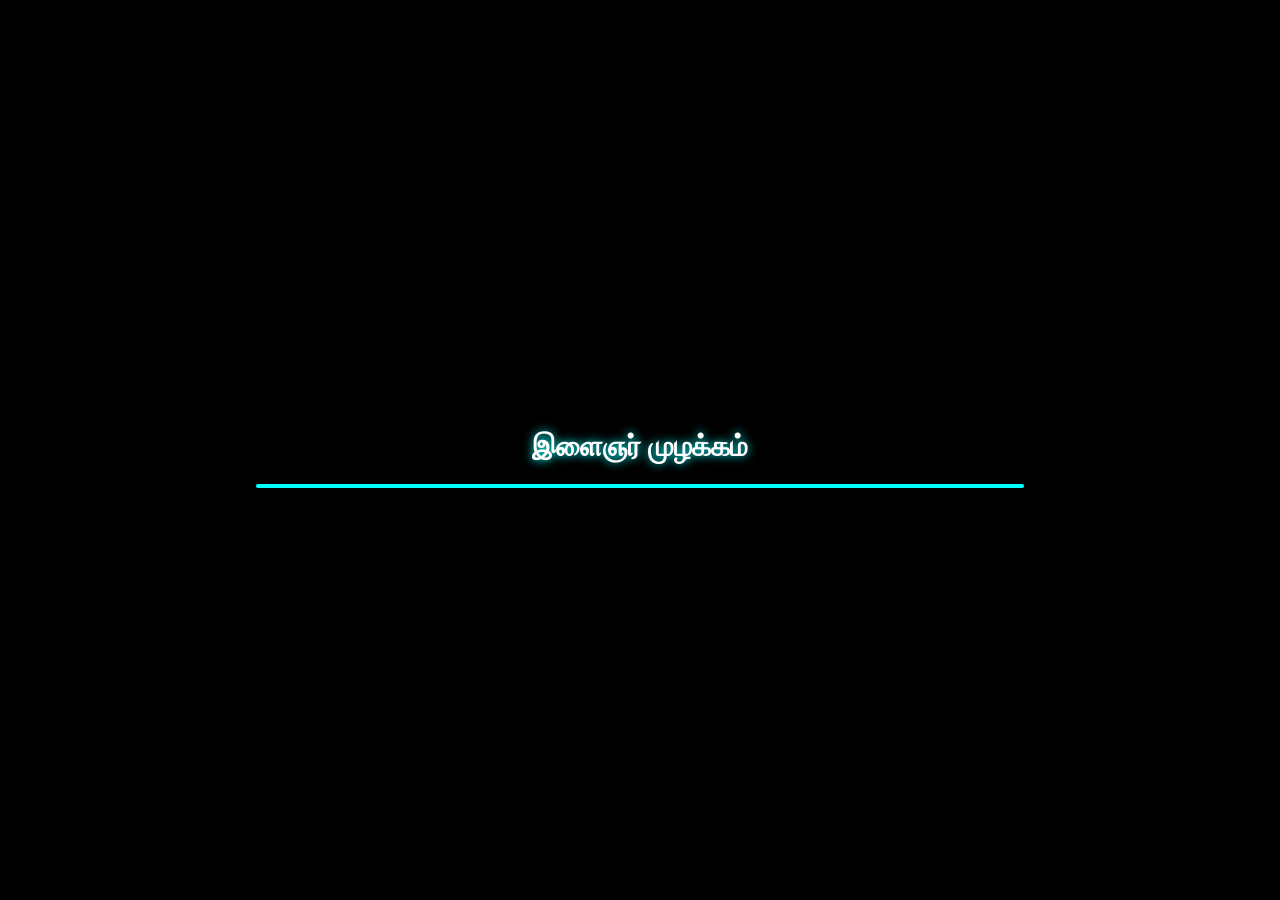
==== index.html @ 7213d9b5 "Update button classes for sidebar and dropdown" ====
<!DOCTYPE html>
<html lang="ta">
<head>
    <meta charset="UTF-8">
    <meta name="viewport" content="width=device-width, initial-scale=1.0, maximum-scale=1.0, user-scalable=no">
    <title>இளைஞர் முழக்கம்</title>
    <link rel="stylesheet" href="https://cdnjs.cloudflare.com/ajax/libs/font-awesome/6.4.0/css/all.min.css">
    <link rel="stylesheet" href="style.css">    
</head>
<body>

    <div id="loader">
<h1> இளைஞர்   முழக்கம்   </h1>
<div class="progress-bar"><div class="progress-fill"></div></div>
    </div>

    <div class="moving-bg" id="movingBg"></div>
<!----------searchbar------------>
<header>
  <button class="icon-btn sidebar-btn" onclick="toggleSidebar()"><i class="fas fa-bars"></i></button>
  <div class="header-title">
    <img height="90" width="90" src="assest/logo.png">
  </div>
  <!-- Search bar inside header -->
  <div class="search-container">
    <span class="search-icon">🔍</span>
    <input type="text" id="searchInput" placeholder="Search in database...">
  </div>
  <button class="icon-btn three-dot-btn" onclick="toggleDropdown()"><i class="fas fa-ellipsis-v"></i></button>
</header>

<!-----------------end--------------->

    <div class="sidebar" id="sidebar">
        <div class="sidebar-header">
            <h2>இளைஞர் முழக்கம்</h2>
            <button class="icon-btn" onclick="toggleSidebar()"><i class="fas fa-times"></i></button>
        </div>
        <div class="sidebar-grid">
            <div>இந்தியா</div><div>உலகம்</div>
            <div>சமூகம்</div><div>விளையாட்டு</div>
            <div>அரசியல்</div><div>இளைஞர் நலம்</div>
        </div>
        <ul class="sidebar-list">
            <li><i class="fas fa-video"></i> வரலாறு </li>
            <li><i class="fas fa-podcast"></i> சமுகம்</li>
            <li><i class="fas fa-camera"></i> புகைப்படங்கள்</li>
            <li><i class="fas fa-newspaper"></i> மாத இதழ்கள்</li>
        </ul>
    </div>
    <div class="dropdown" id="dropdownMenu">
        <ul>
            <li onclick="toggleTheme()"><i class="fas fa-moon"></i> Dark / Light Mode</li>
            <li><i class="fas fa-cog"></i> System Settings</li>
            <li onclick="openModal('aboutModal')"><i class="fas fa-rocket"></i> About Us</li>
            <li onclick="openModal('contactModal')"><i class="fas fa-headset"></i> Full Contact</li>
            <li><i class="fas fa-bug"></i> Report Bug</li>
            <li class="cancel-btn" onclick="toggleDropdown()">
            <i class="fas fa-times-circle"></i> (Cancel)
        </ul>
    </div>
    <div id="app-pages">

        <section id="page-home" class="page active">
            <div class="category-scroll">
                <button class="cat-btn active">🌟 ALL NEWS</button>
                <button class="cat-btn active">⚽ SPORTS</button>
                <button class="cat-btn active">🔭 ASTRONOMY</button>
                <button class="cat-btn active">🔬 SCIENCE</button>
                <button class="cat-btn active">⚖️ LAW</button>
            </div>
            <main id="news-container">
                <div style="text-align: center; margin-top: 50px;">செய்திகள் ஏற்றப்படுகின்றன...</div>
            </main>
        </section>

        <section id="page-feed" class="page">
            <div class="page-header">
                <h2><i class="fas fa-bolt" style="color: #ff3333;"></i> Trending Feed</h2>
                <p>உடனுக்குடன் முக்கிய நிகழ்வுகள்</p>
            </div>
            <div class="feed-container">
                <div class="feed-card">
                    <img src="https://via.placeholder.com/400x400/222/fff?text=Trending+Video+1" alt="Feed">
                    <div class="feed-info">
                        <h4>விளையாட்டுத் துறையில் புதிய சாதனை!</h4>
                        <p>#Sports #Trending</p>
                    </div>
                </div>
                <div class="feed-card">
                    <img src="https://via.placeholder.com/400x400/333/fff?text=Shorts+News+2" alt="Feed">
                    <div class="feed-info">
                        <h4>விண்வெளி ஆராய்ச்சியில் புதிய மைல்கல்</h4>
                        <p>#Astronomy #Space</p>
                    </div>
                </div>
            </div>
        </section>

        <section id="page-account" class="page">
            <div class="profile-header">
                <img src="https://via.placeholder.com/100/00ffcc/000?text=USER" alt="User Profile" class="profile-img">
                <h2>பயனர் பெயர்</h2>
                <p>user@muzhakkam.com</p>
                <button class="edit-btn">Edit Profile</button>
            </div>
            <ul class="account-menu">
                <li><i class="fas fa-bookmark" style="color: #ffaa00;"></i> சேமித்த செய்திகள் </li>
                <li><i class="fas fa-history" style="color: #00ccff;"></i> படித்தவை </li>
                <li><i class="fas fa-bell" style="color: #ff3333;"></i> அறிவிப்புகள் </li>
                <li onclick="toggleTheme()"><i class="fas fa-moon" style="color: #999;"></i> Dark Mode</li>
                <li style="color: #ff3333;"><i class="fas fa-sign-out-alt"></i> வெளியேறு (Logout)</li>
            </ul>
        </section>

        <section id="page-services" class="page">
            <div class="page-header">
                <h2><i class="fas fa-concierge-bell" style="color: #00ffcc;"></i> எங்களின் சேவைகள்</h2>
            </div>
            <div class="services-grid">
                <div class="service-card">
                    <i class="fas fa-briefcase"></i>
                    <h3>வேலைவாய்ப்பு</h3>
                </div>
                <div class="service-card">
                    <i class="fas fa-newspaper"></i>
                    <h3>இ-பேப்பர்</h3>
                </div>
                <div class="service-card">
                    <i class="fas fa-star-and-crescent"></i>
                    <h3>ராசி பலன்</h3>
                </div>
                <div class="service-card">
                    <i class="fas fa-calendar-alt"></i>
                    <h3>பஞ்சாங்கம்</h3>
                </div>
                <div class="service-card">
                    <i class="fas fa-graduation-cap"></i>
                    <h3>கல்வி & தேர்வு</h3>
                </div>
                <div class="service-card">
                    <i class="fas fa-ring"></i>
                    <h3>மேட்ரிமோனி</h3>
                </div>
            </div>
        </section>

    </div>

    <footer>
        <div class="footer-item active" onclick="switchTab('home', this)"><i class="fas fa-home"></i> Home</div>
        <div class="footer-item" onclick="switchTab('feed', this)"><i class="fas fa-stream"></i> Feed</div>
        <div class="footer-item" onclick="switchTab('account', this)"><i class="fas fa-user"></i> Account</div>
        <div class="footer-item" onclick="switchTab('services', this)"><i class="fas fa-concierge-bell"></i> Services</div>
    </footer>

    <div id="contactModal" class="modal-overlay">
        <div class="modal-content neon-border">
            <button class="close-btn" onclick="closeModal('contactModal')">&times;</button>
            <h3 style="color: #00ffcc;"><i class="fas fa-phone-alt"></i> FULL CONTACT</h3>
            <div class="contact-box">
                <p><i class="fas fa-globe" style="color: cyan;"></i> ilaignarmuzhakkam.com</p>
                <p><i class="fas fa-envelope" style="color: cyan;"></i> info@muzhakkam.com</p>
            </div>
<!----------------------------------Social--Media--------------------------------->
            <div class="social-links">
                <p style="font-size: 12px; color: gray;">Follow Socially</p>
                <div class="icons">
<a href="https://www.instagram.com/ilangarmuzhakkam" target="_blank" style="text-decoration:none; color:inherit;">
    <i class="fab fa-instagram" style="color: #e1306c;"></i> 
</a>
<a href="https://www.facebook.com/ilangarmuzhakkam" target="_blank" style="text-decoration:none; color:inherit;">
    <i class="fab fa-facebook" style="color: #1877f2;"></i> 
</a>
<a href="https://www.linkedin.com/in/ilangarmuzhakkam" target="_blank" style="text-decoration:none; color:inherit;">
    <i class="fab fa-linkedin" style="color: #0077b5;"></i> 
</a>
<a href="mailto:info@ilangarmuzhakkam.com" style="text-decoration:none; color:inherit;">
    <i class="fas fa-at" style="color: #fff;"></i> 
</a>
<a href="https://twitter.com/ilangarmuzhakkam" target="_blank" style="text-decoration:none; color:inherit;">
    <i class="fab fa-twitter" style="color: #1da1f2;"></i> 
</a>
<a href="https://wa.me/91XXXXXXXXXX" target="_blank" style="text-decoration:none; color:inherit;">
    <i class="fab fa-whatsapp" style="color: #25d366;"></i> 
</a>
                </div>
            </div>
<!-----------------------End--------------------------->
        </div>
    </div>

    <div id="aboutModal" class="modal-overlay">
        <div class="modal-content neon-border">
            <button class="close-btn" onclick="closeModal('aboutModal')">&times;</button>
            <img src="https://via.placeholder.com/300x150/111/00ffcc?text=ILAIGNAR+MUZHAKKAM" alt="App Logo" class="about-logo">
            <h3 style="color: #00ffcc; text-align: center; margin: 15px 0;">இளைஞர் முழக்கம் HUB</h3>
            <p style="font-size: 13px; line-height: 1.8; color: #ddd;">
                Welcome to இளைஞர் முழக்கம், the ultimate digital news destination. 
                Our platform is built using Zero-Lag technology to ensure the smoothest reading experience.
                <br><br>
                Every article is optimized for mobile performance. We are constantly adding new updates to our sports, astronomy, science, and law sections.
            </p>
        </div>
    </div>

    <script type="module" src="app.js"></script>
</body>
</html>
---- style.css ----
/* --- CSS Variables & Theming --- */
:root {
    --bg-color: #ffffff;
    --text-color: #000000;
    --primary-red: #cc0000;
    --card-bg: #f9f9f9;
    --nav-bg: #ffffff;
    --border-color: #ddd;
    --logo-url: url("assest/logo-day.png");   /* Day logo */
}

body.dark-mode {
    --bg-color: #0f0f13;
    --text-color: #e0e0e0;
    --primary-red: #ff3333;
    --card-bg: #1e1e24;
    --nav-bg: #15151a;
    --border-color: #333;
    --logo-url: url("assest/logo-dark.png");  /* Dark logo */
}

/* Logo element auto-switch */
.header-title img {
    content: var(--logo-url);
    transition: content 0.3s ease, width 0.3s ease;
}

/* Moving Background */
.moving-bg { position: fixed; top: 0; left: 0; width: 100vw; height: 100vh; z-index: -1; opacity: 0; pointer-events: none; background: radial-gradient(circle, #1a1a2e 0%, #0f0f13 100%); transition: opacity 0.5s; }
body.dark-mode .moving-bg { opacity: 1; }
.particle { position: absolute; width: 3px; height: 3px; background: cyan; border-radius: 50%; animation: moveUp 10s infinite linear; }
@keyframes moveUp { from { transform: translateY(100vh) scale(1); opacity: 1; } to { transform: translateY(-10vh) scale(0); opacity: 0; } }

/* Loader */
#loader { position: fixed; top: 0; left: 0; width: 100%; height: 100%; background-color: #000; z-index: 9999; display: flex; flex-direction: column; justify-content: center; align-items: center; transition: opacity 0.5s; }
#loader h1 { color: #fff; font-size: 28px; margin-bottom: 20px; text-shadow: 0 0 10px cyan; }
.progress-bar { width: 60%; height: 4px; background: #333; border-radius: 2px; overflow: hidden; }
.progress-fill { width: 0%; height: 100%; background: cyan; box-shadow: 0 0 10px cyan; animation: loadBar 2s forwards; }
@keyframes loadBar { 100% { width: 100%; } }

/* Header & Sidebar */
header { position: fixed; top: 0; width: 100%; height: 60px; background-color: var(--nav-bg); border-bottom: 1px solid var(--border-color); display: flex; justify-content: space-between; align-items: center; padding: 0 15px; z-index: 1000; }
.header-title { font-size: 22px; font-weight: bold; color: var(--text-color); }
.icon-btn { background: none; border: none; font-size: 20px; color: var(--text-color); cursor: pointer; }
.sidebar { position: fixed; top: 0; left: -280px; width: 280px; height: 100%; background-color: var(--nav-bg); z-index: 1001; transition: left 0.3s ease; border-right: 1px solid var(--border-color); box-shadow: 2px 0 10px rgba(0,0,0,0.1); overflow-y: auto; }
.sidebar.active { left: 0; }
.sidebar-header, .sidebar-grid div, .sidebar-list li { border-bottom: 1px solid var(--border-color); }
.sidebar-header { padding: 20px; display: flex; justify-content: space-between; }
.sidebar-grid { display: grid; grid-template-columns: 1fr 1fr; }
.sidebar-grid div { padding: 15px; text-align: center; border-right: 1px solid var(--border-color); font-weight: bold; }
.sidebar-list { list-style: none; padding: 15px; }
.sidebar-list li { padding: 12px 0; display: flex; align-items: center; gap: 10px; }

/* 3 Dot Menu */
.dropdown { position: fixed; top: 65px; right: 15px; background: var(--nav-bg); border-radius: 8px; box-shadow: 0 4px 12px rgba(0,0,0,0.2); display: none; z-index: 1000; border: 1px solid var(--border-color); }
.dropdown.active { display: block; }
.dropdown ul { list-style: none; padding: 10px 0; }
.dropdown ul li { padding: 12px 20px; display: flex; align-items: center; gap: 10px; border-bottom: 1px solid var(--border-color); cursor: pointer; }

/* --- SPA Pages System --- */
#app-pages { margin-top: 60px; margin-bottom: 70px; }
.page { display: none; animation: fadeIn 0.3s ease-in-out; }
.page.active { display: block; }
@keyframes fadeIn { from { opacity: 0; transform: translateY(5px); } to { opacity: 1; transform: translateY(0); } }

/* Home Page */
.category-scroll { display: flex; overflow-x: auto; gap: 12px; padding: 15px; scrollbar-width: none; }
.category-scroll::-webkit-scrollbar { display: none; }
.cat-btn { padding: 8px 18px; border: 1px solid var(--border-color); border-radius: 25px; background: var(--nav-bg); color: var(--text-color); white-space: nowrap; font-size: 13px; font-weight: bold; cursor: pointer; transition: 0.3s; }
body.dark-mode .cat-btn { background: #222; border: 1px solid #444; }
.cat-btn.active { background: #00ffcc; color: #000; box-shadow: 0 0 10px #00ffcc; border: none; }

main { padding: 10px; }
.news-card { background-color: var(--card-bg); border-radius: 12px; margin-bottom: 15px; overflow: hidden; box-shadow: 0 2px 8px rgba(0,0,0,0.05); border: 1px solid var(--border-color); }
.news-img { width: 100%; height: 200px; object-fit: cover; }
.news-content { padding: 15px; }
.news-category { color: var(--primary-red); font-size: 12px; font-weight: bold; margin-bottom: 5px; }
.news-title { font-size: 18px; font-weight: bold; margin-bottom: 10px; line-height: 1.4; }
.news-desc { font-size: 14px; color: gray; }

/* Feed Page */
.page-header { padding: 20px 15px; text-align: center; border-bottom: 1px solid var(--border-color); }
.feed-container { padding: 10px; }
.feed-card { position: relative; border-radius: 15px; overflow: hidden; margin-bottom: 15px; border: 1px solid var(--border-color); }
.feed-card img { width: 100%; height: 350px; object-fit: cover; display: block; }
.feed-info { position: absolute; bottom: 0; left: 0; width: 100%; padding: 20px 15px; background: linear-gradient(transparent, rgba(0,0,0,0.9)); color: white; }

/* Account Page */
.profile-header { text-align: center; padding: 30px 15px; border-bottom: 1px solid var(--border-color); }
.profile-img { width: 100px; height: 100px; border-radius: 50%; border: 3px solid #00ffcc; margin-bottom: 10px; }
.edit-btn { margin-top: 10px; padding: 8px 20px; background: var(--primary-red); color: white; border: none; border-radius: 20px; font-weight: bold; }
.account-menu { list-style: none; padding: 0; }
.account-menu li { padding: 18px 20px; border-bottom: 1px solid var(--border-color); display: flex; align-items: center; gap: 15px; font-weight: bold; font-size: 16px; cursor: pointer; }

/* Services Page */
/* Search bar inside header, near 3-dot */
.search-container {
  display: flex;
  align-items: center;
  background: #fff;
  border-radius: 20px;
  padding: 5px 10px;
  box-shadow: 0 2px 6px rgba(0,0,0,0.1);
  width: 40px;              /* compact default */
  overflow: hidden;
  transition: all 0.3s ease;
  margin-left: 10px;        /* space between 3-dot and search bar */
}

.search-container.active {
  position: absolute;
  top: 70px;                /* drop below header */
  left: 50%;
  transform: translateX(-50%);
  width: 80%;
  max-width: 400px;
}

.search-icon {
  font-size: 1.2rem;
  color: #e63946;
  flex-shrink: 0;
}

#searchInput {
  flex-grow: 1;
  border: none;
  outline: none;
  font-size: 1rem;
  padding: 5px;
  background: transparent;
  display: none;
}

.search-container.active #searchInput {
  display: block;
}

.cancel-btn {
  display: none;
  margin-left: 8px;
  color: #999;
  font-size: 1rem;
  cursor: pointer;
}
.search-container.active .cancel-btn {
  display: block;
}
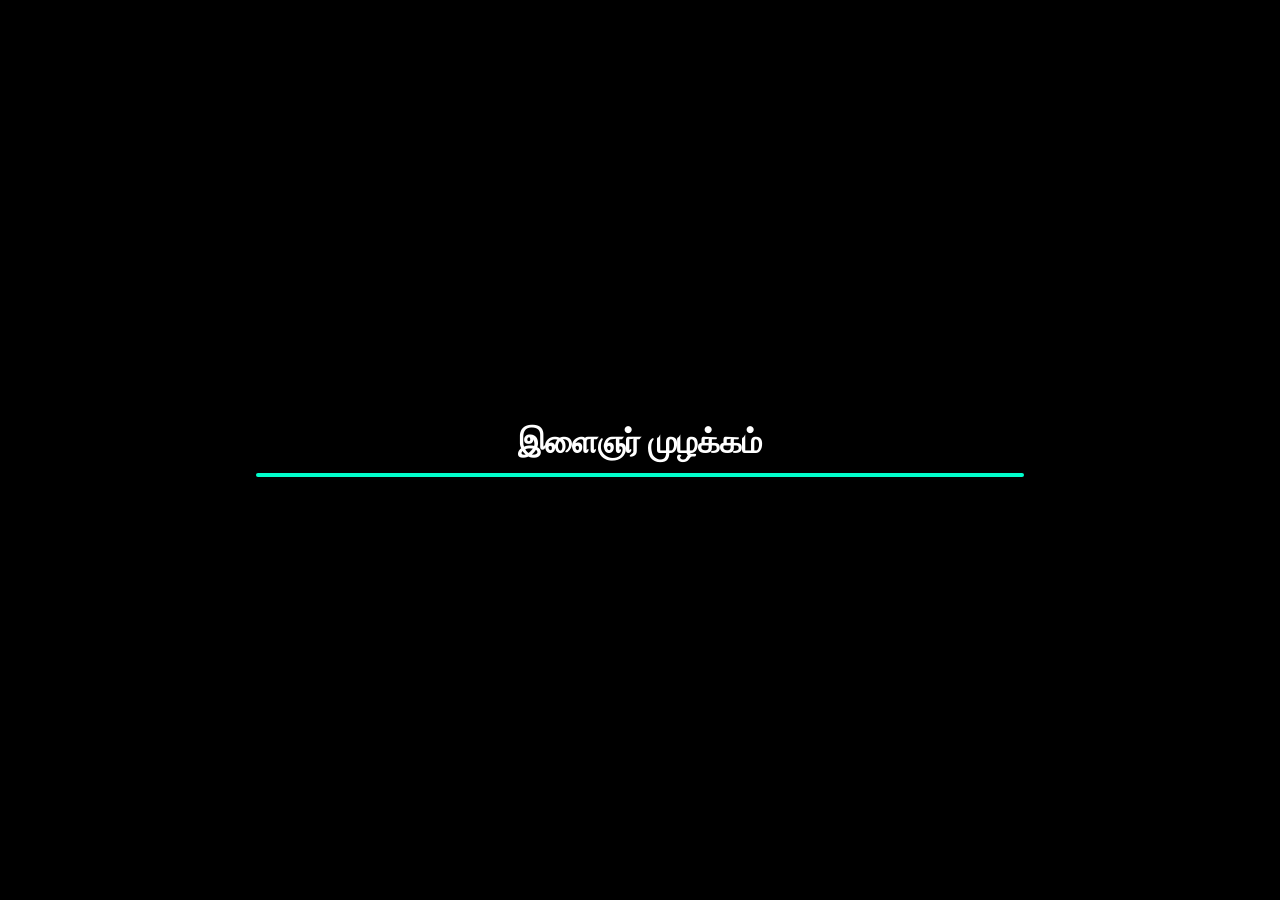
==== commit 7154a1c1: "Update index.html" ====
--- a/index.html
+++ b/index.html
@@ -1,209 +1,248 @@
 <!DOCTYPE html>
 <html lang="ta">
 <head>
-    <meta charset="UTF-8">
-    <meta name="viewport" content="width=device-width, initial-scale=1.0, maximum-scale=1.0, user-scalable=no">
-    <title>இளைஞர் முழக்கம்</title>
-    <link rel="stylesheet" href="https://cdnjs.cloudflare.com/ajax/libs/font-awesome/6.4.0/css/all.min.css">
-    <link rel="stylesheet" href="style.css">    
+  <meta charset="utf-8" />
+  <meta name="viewport" content="width=device-width,initial-scale=1,maximum-scale=1,user-scalable=no" />
+  <title>இளைஞர் முழக்கம் — Demo</title>
+  <link rel="stylesheet" href="https://cdnjs.cloudflare.com/ajax/libs/font-awesome/6.4.0/css/all.min.css">
+  <style>
+    /* --- Variables & Theme --- */
+    :root{
+      --bg:#ffffff; --text:#000; --nav:#ffffff; --card:#f9f9f9; --border:#ddd; --accent:#cc0000;
+      --logo-url: url("assest/logo-day.png");
+    }
+    body.dark-mode{
+      --bg:#0f0f13; --text:#e0e0e0; --nav:#15151a; --card:#1e1e24; --border:#333; --accent:#ff3333;
+      --logo-url: url("assest/logo-dark.png");
+    }
+    *{box-sizing:border-box;margin:0;padding:0;font-family:Segoe UI, Tahoma, Geneva, Verdana, sans-serif}
+    body{background:var(--bg);color:var(--text);transition:background .25s,color .25s;overflow-x:hidden}
+
+    /* Header */
+    header{position:fixed;top:0;left:0;right:0;height:60px;background:var(--nav);display:flex;align-items:center;padding:0 12px;border-bottom:1px solid var(--border);z-index:1000}
+    .icon-btn{background:none;border:none;font-size:20px;color:var(--text);cursor:pointer;padding:8px;border-radius:8px}
+    .header-title{flex:0 0 auto;display:flex;align-items:center;gap:8px;margin:0 12px}
+    .header-title img{width:48px;height:48px;object-fit:contain;content:var(--logo-url);transition:opacity .2s}
+    /* center title container to allow logo centering when search collapsed */
+    .header-center{flex:1;display:flex;justify-content:center;align-items:center;pointer-events:none}
+    .header-right{display:flex;align-items:center;gap:8px;margin-left:auto}
+
+    /* Search container */
+    .search-container{display:flex;align-items:center;background:#fff;border-radius:20px;padding:6px 10px;box-shadow:0 2px 6px rgba(0,0,0,.08);width:44px;overflow:hidden;transition:all .28s ease;cursor:text}
+    .search-container .search-icon{font-size:18px;margin-right:6px;flex-shrink:0}
+    .search-container input{border:0;outline:0;font-size:15px;background:transparent;display:none;min-width:120px}
+    .search-container .cancel-btn{display:none;margin-left:8px;color:#666;cursor:pointer;font-size:16px}
+    .search-container.active{position:fixed;left:50%;transform:translateX(-50%);top:8px;width:92%;max-width:520px;padding:8px 12px;z-index:1100}
+    .search-container.active input{display:block}
+    .search-container.active .cancel-btn{display:inline-block}
+
+    /* Dropdown (3-dot menu) */
+    .three-dot-btn{position:relative}
+    .dropdown{position:fixed;top:68px;right:12px;background:var(--nav);border-radius:8px;box-shadow:0 6px 18px rgba(0,0,0,.18);display:none;z-index:1200;border:1px solid var(--border)}
+    .dropdown.active{display:block}
+    .dropdown ul{list-style:none;padding:8px 0;margin:0}
+    .dropdown li{padding:10px 16px;cursor:pointer;white-space:nowrap}
+    .dropdown li:hover{background:rgba(0,0,0,.04)}
+
+    /* Page spacing */
+    main{padding:80px 12px 80px}
+    footer{position:fixed;bottom:0;left:0;right:0;height:60px;background:var(--nav);border-top:1px solid var(--border);display:flex;justify-content:space-around;align-items:center;z-index:1000}
+
+    /* small responsive tweaks */
+    @media (min-width:720px){
+      .search-container{width:220px}
+      .search-container input{display:block}
+      .search-container .search-icon{margin-right:10px}
+    }
+
+    /* loader (kept minimal) */
+    #loader{position:fixed;inset:0;background:#000;display:flex;flex-direction:column;align-items:center;justify-content:center;color:#fff;z-index:2000}
+    .progress-bar{width:60%;height:4px;background:#222;border-radius:2px;overflow:hidden;margin-top:12px}
+    .progress-fill{width:0;height:100%;background:#00ffcc;animation:loadBar 2s forwards}
+    @keyframes loadBar{100%{width:100%}}
+  </style>
 </head>
 <body>
 
-    <div id="loader">
-<h1> இளைஞர்   முழக்கம்   </h1>
-<div class="progress-bar"><div class="progress-fill"></div></div>
+  <div id="loader">
+    <h1>இளைஞர் முழக்கம்</h1>
+    <div class="progress-bar"><div class="progress-fill"></div></div>
+  </div>
+
+  <header>
+    <button class="icon-btn sidebar-btn" onclick="toggleSidebar()" aria-label="Open menu"><i class="fas fa-bars"></i></button>
+
+    <div class="header-center">
+      <div class="header-title" aria-hidden="true">
+        <img id="siteLogo" src="assest/logo.png" alt="இளைஞர் முழக்கம்">
+      </div>
     </div>
 
-    <div class="moving-bg" id="movingBg"></div>
-<!----------searchbar------------>
-<header>
-  <button class="icon-btn sidebar-btn" onclick="toggleSidebar()"><i class="fas fa-bars"></i></button>
-  <div class="header-title">
-    <img height="90" width="90" src="assest/logo.png">
+    <div class="header-right">
+      <!-- Search -->
+      <div class="search-container" id="searchContainer" role="search" aria-label="Search">
+        <span class="search-icon" aria-hidden="true">🔍</span>
+        <input id="searchInput" type="text" placeholder="Search in database..." aria-label="Search input">
+        <span class="cancel-btn" id="searchCancel" title="Cancel">✖</span>
+      </div>
+
+      <!-- 3-dot button with unique class -->
+      <button class="icon-btn three-dot-btn" id="threeDotBtn" onclick="toggleDropdown()" aria-haspopup="true" aria-expanded="false" aria-label="More options">
+        <i class="fas fa-ellipsis-v"></i>
+      </button>
+    </div>
+  </header>
+
+  <!-- Dropdown menu -->
+  <div class="dropdown" id="dropdownMenu" role="menu" aria-hidden="true">
+    <ul>
+      <li onclick="toggleTheme()">Dark / Light Mode</li>
+      <li onclick="openModal('aboutModal')">About Us</li>
+      <li onclick="openModal('contactModal')">Full Contact</li>
+      <li onclick="reportBug()">Report Bug</li>
+    </ul>
   </div>
-  <!-- Search bar inside header -->
-  <div class="search-container">
-    <span class="search-icon">🔍</span>
-    <input type="text" id="searchInput" placeholder="Search in database...">
-  </div>
-  <button class="icon-btn three-dot-btn" onclick="toggleDropdown()"><i class="fas fa-ellipsis-v"></i></button>
-</header>
-
-<!-----------------end--------------->
-
-    <div class="sidebar" id="sidebar">
-        <div class="sidebar-header">
-            <h2>இளைஞர் முழக்கம்</h2>
-            <button class="icon-btn" onclick="toggleSidebar()"><i class="fas fa-times"></i></button>
-        </div>
-        <div class="sidebar-grid">
-            <div>இந்தியா</div><div>உலகம்</div>
-            <div>சமூகம்</div><div>விளையாட்டு</div>
-            <div>அரசியல்</div><div>இளைஞர் நலம்</div>
-        </div>
-        <ul class="sidebar-list">
-            <li><i class="fas fa-video"></i> வரலாறு </li>
-            <li><i class="fas fa-podcast"></i> சமுகம்</li>
-            <li><i class="fas fa-camera"></i> புகைப்படங்கள்</li>
-            <li><i class="fas fa-newspaper"></i> மாத இதழ்கள்</li>
-        </ul>
-    </div>
-    <div class="dropdown" id="dropdownMenu">
-        <ul>
-            <li onclick="toggleTheme()"><i class="fas fa-moon"></i> Dark / Light Mode</li>
-            <li><i class="fas fa-cog"></i> System Settings</li>
-            <li onclick="openModal('aboutModal')"><i class="fas fa-rocket"></i> About Us</li>
-            <li onclick="openModal('contactModal')"><i class="fas fa-headset"></i> Full Contact</li>
-            <li><i class="fas fa-bug"></i> Report Bug</li>
-            <li class="cancel-btn" onclick="toggleDropdown()">
-            <i class="fas fa-times-circle"></i> (Cancel)
-        </ul>
-    </div>
-    <div id="app-pages">
-
-        <section id="page-home" class="page active">
-            <div class="category-scroll">
-                <button class="cat-btn active">🌟 ALL NEWS</button>
-                <button class="cat-btn active">⚽ SPORTS</button>
-                <button class="cat-btn active">🔭 ASTRONOMY</button>
-                <button class="cat-btn active">🔬 SCIENCE</button>
-                <button class="cat-btn active">⚖️ LAW</button>
-            </div>
-            <main id="news-container">
-                <div style="text-align: center; margin-top: 50px;">செய்திகள் ஏற்றப்படுகின்றன...</div>
-            </main>
-        </section>
-
-        <section id="page-feed" class="page">
-            <div class="page-header">
-                <h2><i class="fas fa-bolt" style="color: #ff3333;"></i> Trending Feed</h2>
-                <p>உடனுக்குடன் முக்கிய நிகழ்வுகள்</p>
-            </div>
-            <div class="feed-container">
-                <div class="feed-card">
-                    <img src="https://via.placeholder.com/400x400/222/fff?text=Trending+Video+1" alt="Feed">
-                    <div class="feed-info">
-                        <h4>விளையாட்டுத் துறையில் புதிய சாதனை!</h4>
-                        <p>#Sports #Trending</p>
-                    </div>
-                </div>
-                <div class="feed-card">
-                    <img src="https://via.placeholder.com/400x400/333/fff?text=Shorts+News+2" alt="Feed">
-                    <div class="feed-info">
-                        <h4>விண்வெளி ஆராய்ச்சியில் புதிய மைல்கல்</h4>
-                        <p>#Astronomy #Space</p>
-                    </div>
-                </div>
-            </div>
-        </section>
-
-        <section id="page-account" class="page">
-            <div class="profile-header">
-                <img src="https://via.placeholder.com/100/00ffcc/000?text=USER" alt="User Profile" class="profile-img">
-                <h2>பயனர் பெயர்</h2>
-                <p>user@muzhakkam.com</p>
-                <button class="edit-btn">Edit Profile</button>
-            </div>
-            <ul class="account-menu">
-                <li><i class="fas fa-bookmark" style="color: #ffaa00;"></i> சேமித்த செய்திகள் </li>
-                <li><i class="fas fa-history" style="color: #00ccff;"></i> படித்தவை </li>
-                <li><i class="fas fa-bell" style="color: #ff3333;"></i> அறிவிப்புகள் </li>
-                <li onclick="toggleTheme()"><i class="fas fa-moon" style="color: #999;"></i> Dark Mode</li>
-                <li style="color: #ff3333;"><i class="fas fa-sign-out-alt"></i> வெளியேறு (Logout)</li>
-            </ul>
-        </section>
-
-        <section id="page-services" class="page">
-            <div class="page-header">
-                <h2><i class="fas fa-concierge-bell" style="color: #00ffcc;"></i> எங்களின் சேவைகள்</h2>
-            </div>
-            <div class="services-grid">
-                <div class="service-card">
-                    <i class="fas fa-briefcase"></i>
-                    <h3>வேலைவாய்ப்பு</h3>
-                </div>
-                <div class="service-card">
-                    <i class="fas fa-newspaper"></i>
-                    <h3>இ-பேப்பர்</h3>
-                </div>
-                <div class="service-card">
-                    <i class="fas fa-star-and-crescent"></i>
-                    <h3>ராசி பலன்</h3>
-                </div>
-                <div class="service-card">
-                    <i class="fas fa-calendar-alt"></i>
-                    <h3>பஞ்சாங்கம்</h3>
-                </div>
-                <div class="service-card">
-                    <i class="fas fa-graduation-cap"></i>
-                    <h3>கல்வி & தேர்வு</h3>
-                </div>
-                <div class="service-card">
-                    <i class="fas fa-ring"></i>
-                    <h3>மேட்ரிமோனி</h3>
-                </div>
-            </div>
-        </section>
-
-    </div>
-
-    <footer>
-        <div class="footer-item active" onclick="switchTab('home', this)"><i class="fas fa-home"></i> Home</div>
-        <div class="footer-item" onclick="switchTab('feed', this)"><i class="fas fa-stream"></i> Feed</div>
-        <div class="footer-item" onclick="switchTab('account', this)"><i class="fas fa-user"></i> Account</div>
-        <div class="footer-item" onclick="switchTab('services', this)"><i class="fas fa-concierge-bell"></i> Services</div>
-    </footer>
-
-    <div id="contactModal" class="modal-overlay">
-        <div class="modal-content neon-border">
-            <button class="close-btn" onclick="closeModal('contactModal')">&times;</button>
-            <h3 style="color: #00ffcc;"><i class="fas fa-phone-alt"></i> FULL CONTACT</h3>
-            <div class="contact-box">
-                <p><i class="fas fa-globe" style="color: cyan;"></i> ilaignarmuzhakkam.com</p>
-                <p><i class="fas fa-envelope" style="color: cyan;"></i> info@muzhakkam.com</p>
-            </div>
-<!----------------------------------Social--Media--------------------------------->
-            <div class="social-links">
-                <p style="font-size: 12px; color: gray;">Follow Socially</p>
-                <div class="icons">
-<a href="https://www.instagram.com/ilangarmuzhakkam" target="_blank" style="text-decoration:none; color:inherit;">
-    <i class="fab fa-instagram" style="color: #e1306c;"></i> 
-</a>
-<a href="https://www.facebook.com/ilangarmuzhakkam" target="_blank" style="text-decoration:none; color:inherit;">
-    <i class="fab fa-facebook" style="color: #1877f2;"></i> 
-</a>
-<a href="https://www.linkedin.com/in/ilangarmuzhakkam" target="_blank" style="text-decoration:none; color:inherit;">
-    <i class="fab fa-linkedin" style="color: #0077b5;"></i> 
-</a>
-<a href="mailto:info@ilangarmuzhakkam.com" style="text-decoration:none; color:inherit;">
-    <i class="fas fa-at" style="color: #fff;"></i> 
-</a>
-<a href="https://twitter.com/ilangarmuzhakkam" target="_blank" style="text-decoration:none; color:inherit;">
-    <i class="fab fa-twitter" style="color: #1da1f2;"></i> 
-</a>
-<a href="https://wa.me/91XXXXXXXXXX" target="_blank" style="text-decoration:none; color:inherit;">
-    <i class="fab fa-whatsapp" style="color: #25d366;"></i> 
-</a>
-                </div>
-            </div>
-<!-----------------------End--------------------------->
-        </div>
-    </div>
-
-    <div id="aboutModal" class="modal-overlay">
-        <div class="modal-content neon-border">
-            <button class="close-btn" onclick="closeModal('aboutModal')">&times;</button>
-            <img src="https://via.placeholder.com/300x150/111/00ffcc?text=ILAIGNAR+MUZHAKKAM" alt="App Logo" class="about-logo">
-            <h3 style="color: #00ffcc; text-align: center; margin: 15px 0;">இளைஞர் முழக்கம் HUB</h3>
-            <p style="font-size: 13px; line-height: 1.8; color: #ddd;">
-                Welcome to இளைஞர் முழக்கம், the ultimate digital news destination. 
-                Our platform is built using Zero-Lag technology to ensure the smoothest reading experience.
-                <br><br>
-                Every article is optimized for mobile performance. We are constantly adding new updates to our sports, astronomy, science, and law sections.
-            </p>
-        </div>
-    </div>
-
-    <script type="module" src="app.js"></script>
+
+  <main>
+    <h2>முகப்பு</h2>
+    <p>செய்திகள் ஏற்றப்படுகின்றன...</p>
+  </main>
+
+  <footer>
+    <div class="footer-item"><i class="fas fa-home"></i></div>
+    <div class="footer-item"><i class="fas fa-stream"></i></div>
+    <div class="footer-item"><i class="fas fa-user"></i></div>
+    <div class="footer-item"><i class="fas fa-concierge-bell"></i></div>
+  </footer>
+
+  <!-- Simple modals (placeholders) -->
+  <div id="aboutModal" style="display:none"></div>
+  <div id="contactModal" style="display:none"></div>
+
+  <script type="module">
+    // --- Basic UI helpers (kept minimal) ---
+    window.toggleSidebar = function(){ /* placeholder */ console.log('toggleSidebar') }
+    window.openModal = function(id){ document.getElementById(id).style.display = 'block' }
+    window.closeModal = function(id){ document.getElementById(id).style.display = 'none' }
+    window.reportBug = function(){ alert('Report bug clicked') }
+
+    // Theme toggle (also updates logo via CSS variable fallback)
+    window.toggleTheme = function(){
+      document.body.classList.toggle('dark-mode');
+      // If you want to swap src instead of CSS content, do it here:
+      const logo = document.getElementById('siteLogo');
+      if(document.body.classList.contains('dark-mode')){
+        logo.src = 'assest/logo-dark.png';
+      } else {
+        logo.src = 'assest/logo-day.png';
+      }
+      // close dropdown if open
+      document.getElementById('dropdownMenu').classList.remove('active');
+      document.getElementById('threeDotBtn').setAttribute('aria-expanded','false');
+    }
+
+    // --- Loader hide ---
+    setTimeout(()=> {
+      const loader = document.getElementById('loader');
+      if(loader){ loader.style.opacity='0'; setTimeout(()=>loader.style.display='none',400) }
+    }, 2200);
+
+    // --- Search expand/shrink logic (robust) ---
+    (function(){
+      const searchContainer = document.getElementById('searchContainer');
+      const searchInput = document.getElementById('searchInput');
+      const cancelBtn = document.getElementById('searchCancel');
+      const logo = document.getElementById('siteLogo');
+      const threeDotBtn = document.getElementById('threeDotBtn');
+      const dropdown = document.getElementById('dropdownMenu');
+
+      // Safety: ensure elements exist
+      if(!searchContainer || !searchInput) return;
+
+      // Expand function
+      function expandSearch(){
+        if(searchContainer.classList.contains('active')) return;
+        searchContainer.classList.add('active');
+        // hide logo and 3-dot visually but keep in DOM for accessibility
+        if(logo) logo.style.visibility = 'hidden';
+        if(threeDotBtn) { threeDotBtn.style.visibility = 'hidden'; threeDotBtn.setAttribute('aria-hidden','true'); }
+        // close dropdown if open
+        dropdown.classList.remove('active');
+        threeDotBtn.setAttribute('aria-expanded','false');
+        // focus input
+        setTimeout(()=> searchInput.focus(), 50);
+      }
+
+      // Collapse function
+      function collapseSearch(){
+        if(!searchContainer.classList.contains('active')) return;
+        searchContainer.classList.remove('active');
+        if(logo) logo.style.visibility = 'visible';
+        if(threeDotBtn) { threeDotBtn.style.visibility = 'visible'; threeDotBtn.removeAttribute('aria-hidden'); }
+        searchInput.value = '';
+      }
+
+      // Click on container (but not on cancel) expands
+      searchContainer.addEventListener('click', (ev)=>{
+        // if clicked on cancel, ignore here
+        if(ev.target === cancelBtn) return;
+        expandSearch();
+      });
+
+      // Cancel button
+      cancelBtn.addEventListener('click', (ev)=>{
+        ev.stopPropagation();
+        collapseSearch();
+        // return focus to body so keyboard hides on mobile
+        document.activeElement.blur();
+      });
+
+      // Blur: collapse only if empty
+      searchInput.addEventListener('blur', ()=>{
+        // small timeout to allow click on cancel to register
+        setTimeout(()=>{
+          if(searchInput.value.trim() === '') collapseSearch();
+        }, 120);
+      });
+
+      // Escape key closes search
+      document.addEventListener('keydown', (ev)=>{
+        if(ev.key === 'Escape' && searchContainer.classList.contains('active')){
+          collapseSearch();
+          searchInput.blur();
+        }
+      });
+
+      // Click outside: if search active and click outside container, collapse
+      document.addEventListener('click', (ev)=>{
+        if(!searchContainer.classList.contains('active')) return;
+        const isInside = searchContainer.contains(ev.target) || (threeDotBtn && threeDotBtn.contains(ev.target));
+        if(!isInside){
+          // if input has text, keep expanded; else collapse
+          if(searchInput.value.trim() === '') collapseSearch();
+        }
+      });
+
+      // Prevent searchContainer click from toggling dropdown accidentally
+      if(threeDotBtn){
+        threeDotBtn.addEventListener('click', (ev)=>{
+          ev.stopPropagation();
+          dropdown.classList.toggle('active');
+          const expanded = dropdown.classList.contains('active');
+          threeDotBtn.setAttribute('aria-expanded', expanded ? 'true' : 'false');
+          // when dropdown opens, hide search if open
+          if(expanded && searchContainer.classList.contains('active')){
+            collapseSearch();
+          }
+        });
+      }
+
+      // Accessibility: tapping the icon inside search should focus input
+      const searchIcon = searchContainer.querySelector('.search-icon');
+      if(searchIcon){
+        searchIcon.addEventListener('click', (ev)=>{ ev.stopPropagation(); expandSearch(); });
+      }
+    })();
+  </script>
 </body>
 </html>
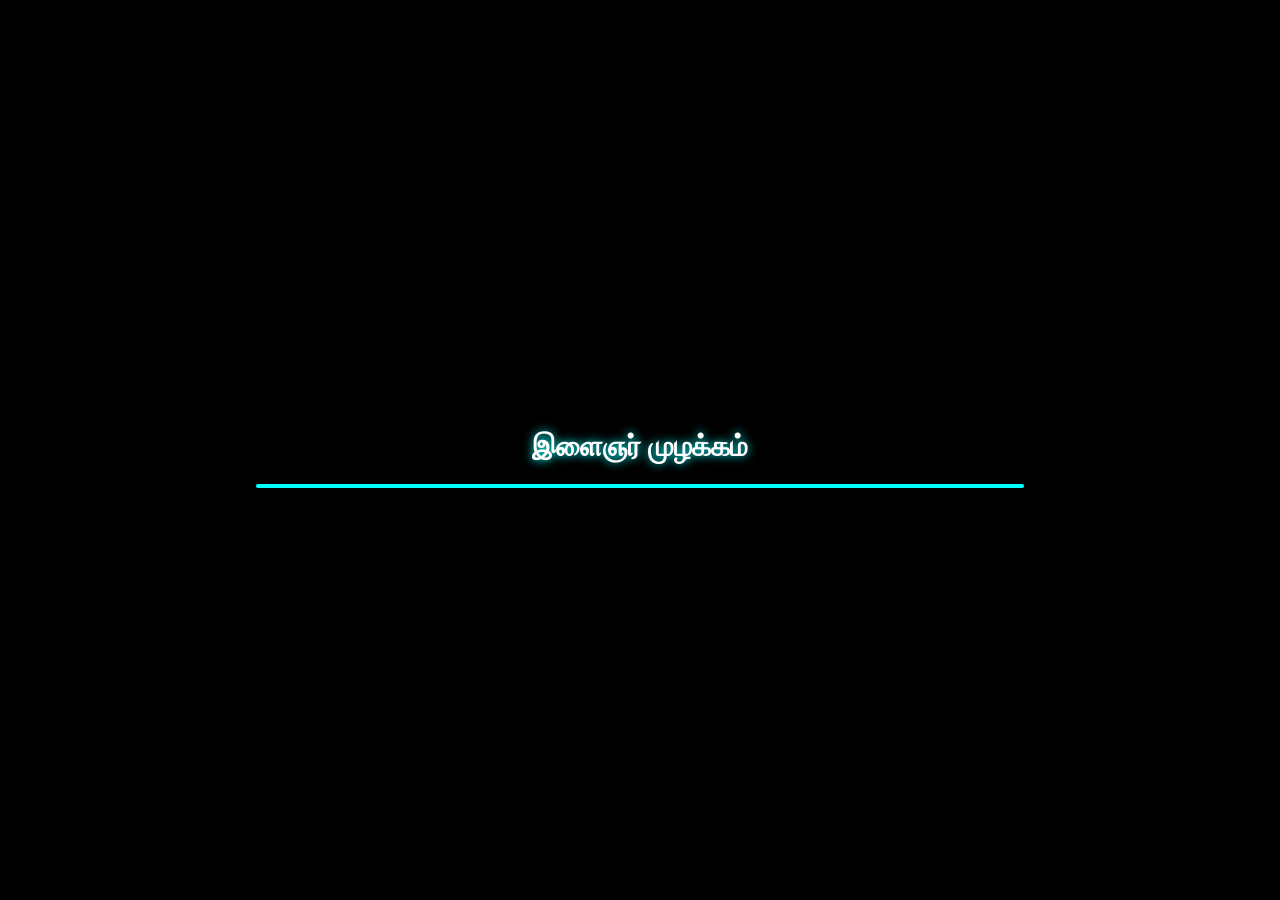
==== commit ae2422f7: "Update index.html" ====
--- a/index.html
+++ b/index.html
@@ -1,248 +1,208 @@
 <!DOCTYPE html>
 <html lang="ta">
 <head>
-  <meta charset="utf-8" />
-  <meta name="viewport" content="width=device-width,initial-scale=1,maximum-scale=1,user-scalable=no" />
-  <title>இளைஞர் முழக்கம் — Demo</title>
-  <link rel="stylesheet" href="https://cdnjs.cloudflare.com/ajax/libs/font-awesome/6.4.0/css/all.min.css">
-  <style>
-    /* --- Variables & Theme --- */
-    :root{
-      --bg:#ffffff; --text:#000; --nav:#ffffff; --card:#f9f9f9; --border:#ddd; --accent:#cc0000;
-      --logo-url: url("assest/logo-day.png");
-    }
-    body.dark-mode{
-      --bg:#0f0f13; --text:#e0e0e0; --nav:#15151a; --card:#1e1e24; --border:#333; --accent:#ff3333;
-      --logo-url: url("assest/logo-dark.png");
-    }
-    *{box-sizing:border-box;margin:0;padding:0;font-family:Segoe UI, Tahoma, Geneva, Verdana, sans-serif}
-    body{background:var(--bg);color:var(--text);transition:background .25s,color .25s;overflow-x:hidden}
-
-    /* Header */
-    header{position:fixed;top:0;left:0;right:0;height:60px;background:var(--nav);display:flex;align-items:center;padding:0 12px;border-bottom:1px solid var(--border);z-index:1000}
-    .icon-btn{background:none;border:none;font-size:20px;color:var(--text);cursor:pointer;padding:8px;border-radius:8px}
-    .header-title{flex:0 0 auto;display:flex;align-items:center;gap:8px;margin:0 12px}
-    .header-title img{width:48px;height:48px;object-fit:contain;content:var(--logo-url);transition:opacity .2s}
-    /* center title container to allow logo centering when search collapsed */
-    .header-center{flex:1;display:flex;justify-content:center;align-items:center;pointer-events:none}
-    .header-right{display:flex;align-items:center;gap:8px;margin-left:auto}
-
-    /* Search container */
-    .search-container{display:flex;align-items:center;background:#fff;border-radius:20px;padding:6px 10px;box-shadow:0 2px 6px rgba(0,0,0,.08);width:44px;overflow:hidden;transition:all .28s ease;cursor:text}
-    .search-container .search-icon{font-size:18px;margin-right:6px;flex-shrink:0}
-    .search-container input{border:0;outline:0;font-size:15px;background:transparent;display:none;min-width:120px}
-    .search-container .cancel-btn{display:none;margin-left:8px;color:#666;cursor:pointer;font-size:16px}
-    .search-container.active{position:fixed;left:50%;transform:translateX(-50%);top:8px;width:92%;max-width:520px;padding:8px 12px;z-index:1100}
-    .search-container.active input{display:block}
-    .search-container.active .cancel-btn{display:inline-block}
-
-    /* Dropdown (3-dot menu) */
-    .three-dot-btn{position:relative}
-    .dropdown{position:fixed;top:68px;right:12px;background:var(--nav);border-radius:8px;box-shadow:0 6px 18px rgba(0,0,0,.18);display:none;z-index:1200;border:1px solid var(--border)}
-    .dropdown.active{display:block}
-    .dropdown ul{list-style:none;padding:8px 0;margin:0}
-    .dropdown li{padding:10px 16px;cursor:pointer;white-space:nowrap}
-    .dropdown li:hover{background:rgba(0,0,0,.04)}
-
-    /* Page spacing */
-    main{padding:80px 12px 80px}
-    footer{position:fixed;bottom:0;left:0;right:0;height:60px;background:var(--nav);border-top:1px solid var(--border);display:flex;justify-content:space-around;align-items:center;z-index:1000}
-
-    /* small responsive tweaks */
-    @media (min-width:720px){
-      .search-container{width:220px}
-      .search-container input{display:block}
-      .search-container .search-icon{margin-right:10px}
-    }
-
-    /* loader (kept minimal) */
-    #loader{position:fixed;inset:0;background:#000;display:flex;flex-direction:column;align-items:center;justify-content:center;color:#fff;z-index:2000}
-    .progress-bar{width:60%;height:4px;background:#222;border-radius:2px;overflow:hidden;margin-top:12px}
-    .progress-fill{width:0;height:100%;background:#00ffcc;animation:loadBar 2s forwards}
-    @keyframes loadBar{100%{width:100%}}
-  </style>
+    <meta charset="UTF-8">
+    <meta name="viewport" content="width=device-width, initial-scale=1.0, maximum-scale=1.0, user-scalable=no">
+    <title>இளைஞர் முழக்கம்</title>
+    <link rel="stylesheet" href="https://cdnjs.cloudflare.com/ajax/libs/font-awesome/6.4.0/css/all.min.css">
+    <link rel="stylesheet" href="style.css">    
 </head>
 <body>
 
-  <div id="loader">
-    <h1>இளைஞர் முழக்கம்</h1>
-    <div class="progress-bar"><div class="progress-fill"></div></div>
+    <div id="loader">
+<h1> இளைஞர்   முழக்கம்   </h1>
+<div class="progress-bar"><div class="progress-fill"></div></div>
+    </div>
+
+    <div class="moving-bg" id="movingBg"></div>
+<!----------searchbar------------>
+<header>
+  <button class="icon-btn" onclick="toggleSidebar()"><i class="fas fa-bars"></i></button>
+  <div class="header-title">
+    <img height="90" width="90" src="assest/logo.png">
   </div>
-
-  <header>
-    <button class="icon-btn sidebar-btn" onclick="toggleSidebar()" aria-label="Open menu"><i class="fas fa-bars"></i></button>
-
-    <div class="header-center">
-      <div class="header-title" aria-hidden="true">
-        <img id="siteLogo" src="assest/logo.png" alt="இளைஞர் முழக்கம்">
-      </div>
-    </div>
-
-    <div class="header-right">
-      <!-- Search -->
-      <div class="search-container" id="searchContainer" role="search" aria-label="Search">
-        <span class="search-icon" aria-hidden="true">🔍</span>
-        <input id="searchInput" type="text" placeholder="Search in database..." aria-label="Search input">
-        <span class="cancel-btn" id="searchCancel" title="Cancel">✖</span>
-      </div>
-
-      <!-- 3-dot button with unique class -->
-      <button class="icon-btn three-dot-btn" id="threeDotBtn" onclick="toggleDropdown()" aria-haspopup="true" aria-expanded="false" aria-label="More options">
-        <i class="fas fa-ellipsis-v"></i>
-      </button>
-    </div>
-  </header>
-
-  <!-- Dropdown menu -->
-  <div class="dropdown" id="dropdownMenu" role="menu" aria-hidden="true">
-    <ul>
-      <li onclick="toggleTheme()">Dark / Light Mode</li>
-      <li onclick="openModal('aboutModal')">About Us</li>
-      <li onclick="openModal('contactModal')">Full Contact</li>
-      <li onclick="reportBug()">Report Bug</li>
-    </ul>
+  <!-- Search bar inside header -->
+  <div class="search-container">
+    <span class="search-icon">🔍</span>
+    <input type="text" id="searchInput" placeholder="Search in database...">
   </div>
-
-  <main>
-    <h2>முகப்பு</h2>
-    <p>செய்திகள் ஏற்றப்படுகின்றன...</p>
-  </main>
-
-  <footer>
-    <div class="footer-item"><i class="fas fa-home"></i></div>
-    <div class="footer-item"><i class="fas fa-stream"></i></div>
-    <div class="footer-item"><i class="fas fa-user"></i></div>
-    <div class="footer-item"><i class="fas fa-concierge-bell"></i></div>
-  </footer>
-
-  <!-- Simple modals (placeholders) -->
-  <div id="aboutModal" style="display:none"></div>
-  <div id="contactModal" style="display:none"></div>
-
-  <script type="module">
-    // --- Basic UI helpers (kept minimal) ---
-    window.toggleSidebar = function(){ /* placeholder */ console.log('toggleSidebar') }
-    window.openModal = function(id){ document.getElementById(id).style.display = 'block' }
-    window.closeModal = function(id){ document.getElementById(id).style.display = 'none' }
-    window.reportBug = function(){ alert('Report bug clicked') }
-
-    // Theme toggle (also updates logo via CSS variable fallback)
-    window.toggleTheme = function(){
-      document.body.classList.toggle('dark-mode');
-      // If you want to swap src instead of CSS content, do it here:
-      const logo = document.getElementById('siteLogo');
-      if(document.body.classList.contains('dark-mode')){
-        logo.src = 'assest/logo-dark.png';
-      } else {
-        logo.src = 'assest/logo-day.png';
-      }
-      // close dropdown if open
-      document.getElementById('dropdownMenu').classList.remove('active');
-      document.getElementById('threeDotBtn').setAttribute('aria-expanded','false');
-    }
-
-    // --- Loader hide ---
-    setTimeout(()=> {
-      const loader = document.getElementById('loader');
-      if(loader){ loader.style.opacity='0'; setTimeout(()=>loader.style.display='none',400) }
-    }, 2200);
-
-    // --- Search expand/shrink logic (robust) ---
-    (function(){
-      const searchContainer = document.getElementById('searchContainer');
-      const searchInput = document.getElementById('searchInput');
-      const cancelBtn = document.getElementById('searchCancel');
-      const logo = document.getElementById('siteLogo');
-      const threeDotBtn = document.getElementById('threeDotBtn');
-      const dropdown = document.getElementById('dropdownMenu');
-
-      // Safety: ensure elements exist
-      if(!searchContainer || !searchInput) return;
-
-      // Expand function
-      function expandSearch(){
-        if(searchContainer.classList.contains('active')) return;
-        searchContainer.classList.add('active');
-        // hide logo and 3-dot visually but keep in DOM for accessibility
-        if(logo) logo.style.visibility = 'hidden';
-        if(threeDotBtn) { threeDotBtn.style.visibility = 'hidden'; threeDotBtn.setAttribute('aria-hidden','true'); }
-        // close dropdown if open
-        dropdown.classList.remove('active');
-        threeDotBtn.setAttribute('aria-expanded','false');
-        // focus input
-        setTimeout(()=> searchInput.focus(), 50);
-      }
-
-      // Collapse function
-      function collapseSearch(){
-        if(!searchContainer.classList.contains('active')) return;
-        searchContainer.classList.remove('active');
-        if(logo) logo.style.visibility = 'visible';
-        if(threeDotBtn) { threeDotBtn.style.visibility = 'visible'; threeDotBtn.removeAttribute('aria-hidden'); }
-        searchInput.value = '';
-      }
-
-      // Click on container (but not on cancel) expands
-      searchContainer.addEventListener('click', (ev)=>{
-        // if clicked on cancel, ignore here
-        if(ev.target === cancelBtn) return;
-        expandSearch();
-      });
-
-      // Cancel button
-      cancelBtn.addEventListener('click', (ev)=>{
-        ev.stopPropagation();
-        collapseSearch();
-        // return focus to body so keyboard hides on mobile
-        document.activeElement.blur();
-      });
-
-      // Blur: collapse only if empty
-      searchInput.addEventListener('blur', ()=>{
-        // small timeout to allow click on cancel to register
-        setTimeout(()=>{
-          if(searchInput.value.trim() === '') collapseSearch();
-        }, 120);
-      });
-
-      // Escape key closes search
-      document.addEventListener('keydown', (ev)=>{
-        if(ev.key === 'Escape' && searchContainer.classList.contains('active')){
-          collapseSearch();
-          searchInput.blur();
-        }
-      });
-
-      // Click outside: if search active and click outside container, collapse
-      document.addEventListener('click', (ev)=>{
-        if(!searchContainer.classList.contains('active')) return;
-        const isInside = searchContainer.contains(ev.target) || (threeDotBtn && threeDotBtn.contains(ev.target));
-        if(!isInside){
-          // if input has text, keep expanded; else collapse
-          if(searchInput.value.trim() === '') collapseSearch();
-        }
-      });
-
-      // Prevent searchContainer click from toggling dropdown accidentally
-      if(threeDotBtn){
-        threeDotBtn.addEventListener('click', (ev)=>{
-          ev.stopPropagation();
-          dropdown.classList.toggle('active');
-          const expanded = dropdown.classList.contains('active');
-          threeDotBtn.setAttribute('aria-expanded', expanded ? 'true' : 'false');
-          // when dropdown opens, hide search if open
-          if(expanded && searchContainer.classList.contains('active')){
-            collapseSearch();
-          }
-        });
-      }
-
-      // Accessibility: tapping the icon inside search should focus input
-      const searchIcon = searchContainer.querySelector('.search-icon');
-      if(searchIcon){
-        searchIcon.addEventListener('click', (ev)=>{ ev.stopPropagation(); expandSearch(); });
-      }
-    })();
-  </script>
+  <button class="icon-btn" onclick="toggleDropdown()"><i class="fas fa-ellipsis-v"></i></button>
+</header>
+<!-----------------end--------------->
+
+    <div class="sidebar" id="sidebar">
+        <div class="sidebar-header">
+            <h2>இளைஞர் முழக்கம்</h2>
+            <button class="icon-btn" onclick="toggleSidebar()"><i class="fas fa-times"></i></button>
+        </div>
+        <div class="sidebar-grid">
+            <div>இந்தியா</div><div>உலகம்</div>
+            <div>சமூகம்</div><div>விளையாட்டு</div>
+            <div>அரசியல்</div><div>இளைஞர் நலம்</div>
+        </div>
+        <ul class="sidebar-list">
+            <li><i class="fas fa-video"></i> வரலாறு </li>
+            <li><i class="fas fa-podcast"></i> சமுகம்</li>
+            <li><i class="fas fa-camera"></i> புகைப்படங்கள்</li>
+            <li><i class="fas fa-newspaper"></i> மாத இதழ்கள்</li>
+        </ul>
+    </div>
+    <div class="dropdown" id="dropdownMenu">
+        <ul>
+            <li onclick="toggleTheme()"><i class="fas fa-moon"></i> Dark / Light Mode</li>
+            <li><i class="fas fa-cog"></i> System Settings</li>
+            <li onclick="openModal('aboutModal')"><i class="fas fa-rocket"></i> About Us</li>
+            <li onclick="openModal('contactModal')"><i class="fas fa-headset"></i> Full Contact</li>
+            <li><i class="fas fa-bug"></i> Report Bug</li>
+            <li class="cancel-btn" onclick="toggleDropdown()">
+            <i class="fas fa-times-circle"></i> (Cancel)
+        </ul>
+    </div>
+    <div id="app-pages">
+
+        <section id="page-home" class="page active">
+            <div class="category-scroll">
+                <button class="cat-btn active">🌟 ALL NEWS</button>
+                <button class="cat-btn active">⚽ SPORTS</button>
+                <button class="cat-btn active">🔭 ASTRONOMY</button>
+                <button class="cat-btn active">🔬 SCIENCE</button>
+                <button class="cat-btn active">⚖️ LAW</button>
+            </div>
+            <main id="news-container">
+                <div style="text-align: center; margin-top: 50px;">செய்திகள் ஏற்றப்படுகின்றன...</div>
+            </main>
+        </section>
+
+        <section id="page-feed" class="page">
+            <div class="page-header">
+                <h2><i class="fas fa-bolt" style="color: #ff3333;"></i> Trending Feed</h2>
+                <p>உடனுக்குடன் முக்கிய நிகழ்வுகள்</p>
+            </div>
+            <div class="feed-container">
+                <div class="feed-card">
+                    <img src="https://via.placeholder.com/400x400/222/fff?text=Trending+Video+1" alt="Feed">
+                    <div class="feed-info">
+                        <h4>விளையாட்டுத் துறையில் புதிய சாதனை!</h4>
+                        <p>#Sports #Trending</p>
+                    </div>
+                </div>
+                <div class="feed-card">
+                    <img src="https://via.placeholder.com/400x400/333/fff?text=Shorts+News+2" alt="Feed">
+                    <div class="feed-info">
+                        <h4>விண்வெளி ஆராய்ச்சியில் புதிய மைல்கல்</h4>
+                        <p>#Astronomy #Space</p>
+                    </div>
+                </div>
+            </div>
+        </section>
+
+        <section id="page-account" class="page">
+            <div class="profile-header">
+                <img src="https://via.placeholder.com/100/00ffcc/000?text=USER" alt="User Profile" class="profile-img">
+                <h2>பயனர் பெயர்</h2>
+                <p>user@muzhakkam.com</p>
+                <button class="edit-btn">Edit Profile</button>
+            </div>
+            <ul class="account-menu">
+                <li><i class="fas fa-bookmark" style="color: #ffaa00;"></i> சேமித்த செய்திகள் </li>
+                <li><i class="fas fa-history" style="color: #00ccff;"></i> படித்தவை </li>
+                <li><i class="fas fa-bell" style="color: #ff3333;"></i> அறிவிப்புகள் </li>
+                <li onclick="toggleTheme()"><i class="fas fa-moon" style="color: #999;"></i> Dark Mode</li>
+                <li style="color: #ff3333;"><i class="fas fa-sign-out-alt"></i> வெளியேறு (Logout)</li>
+            </ul>
+        </section>
+
+        <section id="page-services" class="page">
+            <div class="page-header">
+                <h2><i class="fas fa-concierge-bell" style="color: #00ffcc;"></i> எங்களின் சேவைகள்</h2>
+            </div>
+            <div class="services-grid">
+                <div class="service-card">
+                    <i class="fas fa-briefcase"></i>
+                    <h3>வேலைவாய்ப்பு</h3>
+                </div>
+                <div class="service-card">
+                    <i class="fas fa-newspaper"></i>
+                    <h3>இ-பேப்பர்</h3>
+                </div>
+                <div class="service-card">
+                    <i class="fas fa-star-and-crescent"></i>
+                    <h3>ராசி பலன்</h3>
+                </div>
+                <div class="service-card">
+                    <i class="fas fa-calendar-alt"></i>
+                    <h3>பஞ்சாங்கம்</h3>
+                </div>
+                <div class="service-card">
+                    <i class="fas fa-graduation-cap"></i>
+                    <h3>கல்வி & தேர்வு</h3>
+                </div>
+                <div class="service-card">
+                    <i class="fas fa-ring"></i>
+                    <h3>மேட்ரிமோனி</h3>
+                </div>
+            </div>
+        </section>
+
+    </div>
+
+    <footer>
+        <div class="footer-item active" onclick="switchTab('home', this)"><i class="fas fa-home"></i> Home</div>
+        <div class="footer-item" onclick="switchTab('feed', this)"><i class="fas fa-stream"></i> Feed</div>
+        <div class="footer-item" onclick="switchTab('account', this)"><i class="fas fa-user"></i> Account</div>
+        <div class="footer-item" onclick="switchTab('services', this)"><i class="fas fa-concierge-bell"></i> Services</div>
+    </footer>
+
+    <div id="contactModal" class="modal-overlay">
+        <div class="modal-content neon-border">
+            <button class="close-btn" onclick="closeModal('contactModal')">&times;</button>
+            <h3 style="color: #00ffcc;"><i class="fas fa-phone-alt"></i> FULL CONTACT</h3>
+            <div class="contact-box">
+                <p><i class="fas fa-globe" style="color: cyan;"></i> ilaignarmuzhakkam.com</p>
+                <p><i class="fas fa-envelope" style="color: cyan;"></i> info@muzhakkam.com</p>
+            </div>
+<!----------------------------------Social--Media--------------------------------->
+            <div class="social-links">
+                <p style="font-size: 12px; color: gray;">Follow Socially</p>
+                <div class="icons">
+<a href="https://www.instagram.com/ilangarmuzhakkam" target="_blank" style="text-decoration:none; color:inherit;">
+    <i class="fab fa-instagram" style="color: #e1306c;"></i> 
+</a>
+<a href="https://www.facebook.com/ilangarmuzhakkam" target="_blank" style="text-decoration:none; color:inherit;">
+    <i class="fab fa-facebook" style="color: #1877f2;"></i> 
+</a>
+<a href="https://www.linkedin.com/in/ilangarmuzhakkam" target="_blank" style="text-decoration:none; color:inherit;">
+    <i class="fab fa-linkedin" style="color: #0077b5;"></i> 
+</a>
+<a href="mailto:info@ilangarmuzhakkam.com" style="text-decoration:none; color:inherit;">
+    <i class="fas fa-at" style="color: #fff;"></i> 
+</a>
+<a href="https://twitter.com/ilangarmuzhakkam" target="_blank" style="text-decoration:none; color:inherit;">
+    <i class="fab fa-twitter" style="color: #1da1f2;"></i> 
+</a>
+<a href="https://wa.me/91XXXXXXXXXX" target="_blank" style="text-decoration:none; color:inherit;">
+    <i class="fab fa-whatsapp" style="color: #25d366;"></i> 
+</a>
+                </div>
+            </div>
+<!-----------------------End--------------------------->
+        </div>
+    </div>
+
+    <div id="aboutModal" class="modal-overlay">
+        <div class="modal-content neon-border">
+            <button class="close-btn" onclick="closeModal('aboutModal')">&times;</button>
+            <img src="https://via.placeholder.com/300x150/111/00ffcc?text=ILAIGNAR+MUZHAKKAM" alt="App Logo" class="about-logo">
+            <h3 style="color: #00ffcc; text-align: center; margin: 15px 0;">இளைஞர் முழக்கம் HUB</h3>
+            <p style="font-size: 13px; line-height: 1.8; color: #ddd;">
+                Welcome to இளைஞர் முழக்கம், the ultimate digital news destination. 
+                Our platform is built using Zero-Lag technology to ensure the smoothest reading experience.
+                <br><br>
+                Every article is optimized for mobile performance. We are constantly adding new updates to our sports, astronomy, science, and law sections.
+            </p>
+        </div>
+    </div>
+
+    <script type="module" src="app.js"></script>
 </body>
 </html>
--- a/style.css
+++ b/style.css
@@ -0,0 +1,147 @@
+/* --- CSS Variables & Theming --- */
+:root {
+    --bg-color: #ffffff;
+    --text-color: #000000;
+    --primary-red: #cc0000;
+    --card-bg: #f9f9f9;
+    --nav-bg: #ffffff;
+    --border-color: #ddd;
+    --logo-url: url("assest/logo-day.png");   /* Day logo */
+}
+
+body.dark-mode {
+    --bg-color: #0f0f13;
+    --text-color: #e0e0e0;
+    --primary-red: #ff3333;
+    --card-bg: #1e1e24;
+    --nav-bg: #15151a;
+    --border-color: #333;
+    --logo-url: url("assest/logo-dark.png");  /* Dark logo */
+}
+
+/* Logo element auto-switch */
+.header-title img {
+    content: var(--logo-url);
+    transition: content 0.3s ease, width 0.3s ease;
+}
+
+/* Moving Background */
+.moving-bg { position: fixed; top: 0; left: 0; width: 100vw; height: 100vh; z-index: -1; opacity: 0; pointer-events: none; background: radial-gradient(circle, #1a1a2e 0%, #0f0f13 100%); transition: opacity 0.5s; }
+body.dark-mode .moving-bg { opacity: 1; }
+.particle { position: absolute; width: 3px; height: 3px; background: cyan; border-radius: 50%; animation: moveUp 10s infinite linear; }
+@keyframes moveUp { from { transform: translateY(100vh) scale(1); opacity: 1; } to { transform: translateY(-10vh) scale(0); opacity: 0; } }
+
+/* Loader */
+#loader { position: fixed; top: 0; left: 0; width: 100%; height: 100%; background-color: #000; z-index: 9999; display: flex; flex-direction: column; justify-content: center; align-items: center; transition: opacity 0.5s; }
+#loader h1 { color: #fff; font-size: 28px; margin-bottom: 20px; text-shadow: 0 0 10px cyan; }
+.progress-bar { width: 60%; height: 4px; background: #333; border-radius: 2px; overflow: hidden; }
+.progress-fill { width: 0%; height: 100%; background: cyan; box-shadow: 0 0 10px cyan; animation: loadBar 2s forwards; }
+@keyframes loadBar { 100% { width: 100%; } }
+
+/* Header & Sidebar */
+header { position: fixed; top: 0; width: 100%; height: 60px; background-color: var(--nav-bg); border-bottom: 1px solid var(--border-color); display: flex; justify-content: space-between; align-items: center; padding: 0 15px; z-index: 1000; }
+.header-title { font-size: 22px; font-weight: bold; color: var(--text-color); }
+.icon-btn { background: none; border: none; font-size: 20px; color: var(--text-color); cursor: pointer; }
+.sidebar { position: fixed; top: 0; left: -280px; width: 280px; height: 100%; background-color: var(--nav-bg); z-index: 1001; transition: left 0.3s ease; border-right: 1px solid var(--border-color); box-shadow: 2px 0 10px rgba(0,0,0,0.1); overflow-y: auto; }
+.sidebar.active { left: 0; }
+.sidebar-header, .sidebar-grid div, .sidebar-list li { border-bottom: 1px solid var(--border-color); }
+.sidebar-header { padding: 20px; display: flex; justify-content: space-between; }
+.sidebar-grid { display: grid; grid-template-columns: 1fr 1fr; }
+.sidebar-grid div { padding: 15px; text-align: center; border-right: 1px solid var(--border-color); font-weight: bold; }
+.sidebar-list { list-style: none; padding: 15px; }
+.sidebar-list li { padding: 12px 0; display: flex; align-items: center; gap: 10px; }
+
+/* 3 Dot Menu */
+.dropdown { position: fixed; top: 65px; right: 15px; background: var(--nav-bg); border-radius: 8px; box-shadow: 0 4px 12px rgba(0,0,0,0.2); display: none; z-index: 1000; border: 1px solid var(--border-color); }
+.dropdown.active { display: block; }
+.dropdown ul { list-style: none; padding: 10px 0; }
+.dropdown ul li { padding: 12px 20px; display: flex; align-items: center; gap: 10px; border-bottom: 1px solid var(--border-color); cursor: pointer; }
+
+/* --- SPA Pages System --- */
+#app-pages { margin-top: 60px; margin-bottom: 70px; }
+.page { display: none; animation: fadeIn 0.3s ease-in-out; }
+.page.active { display: block; }
+@keyframes fadeIn { from { opacity: 0; transform: translateY(5px); } to { opacity: 1; transform: translateY(0); } }
+
+/* Home Page */
+.category-scroll { display: flex; overflow-x: auto; gap: 12px; padding: 15px; scrollbar-width: none; }
+.category-scroll::-webkit-scrollbar { display: none; }
+.cat-btn { padding: 8px 18px; border: 1px solid var(--border-color); border-radius: 25px; background: var(--nav-bg); color: var(--text-color); white-space: nowrap; font-size: 13px; font-weight: bold; cursor: pointer; transition: 0.3s; }
+body.dark-mode .cat-btn { background: #222; border: 1px solid #444; }
+.cat-btn.active { background: #00ffcc; color: #000; box-shadow: 0 0 10px #00ffcc; border: none; }
+
+main { padding: 10px; }
+.news-card { background-color: var(--card-bg); border-radius: 12px; margin-bottom: 15px; overflow: hidden; box-shadow: 0 2px 8px rgba(0,0,0,0.05); border: 1px solid var(--border-color); }
+.news-img { width: 100%; height: 200px; object-fit: cover; }
+.news-content { padding: 15px; }
+.news-category { color: var(--primary-red); font-size: 12px; font-weight: bold; margin-bottom: 5px; }
+.news-title { font-size: 18px; font-weight: bold; margin-bottom: 10px; line-height: 1.4; }
+.news-desc { font-size: 14px; color: gray; }
+
+/* Feed Page */
+.page-header { padding: 20px 15px; text-align: center; border-bottom: 1px solid var(--border-color); }
+.feed-container { padding: 10px; }
+.feed-card { position: relative; border-radius: 15px; overflow: hidden; margin-bottom: 15px; border: 1px solid var(--border-color); }
+.feed-card img { width: 100%; height: 350px; object-fit: cover; display: block; }
+.feed-info { position: absolute; bottom: 0; left: 0; width: 100%; padding: 20px 15px; background: linear-gradient(transparent, rgba(0,0,0,0.9)); color: white; }
+
+/* Account Page */
+.profile-header { text-align: center; padding: 30px 15px; border-bottom: 1px solid var(--border-color); }
+.profile-img { width: 100px; height: 100px; border-radius: 50%; border: 3px solid #00ffcc; margin-bottom: 10px; }
+.edit-btn { margin-top: 10px; padding: 8px 20px; background: var(--primary-red); color: white; border: none; border-radius: 20px; font-weight: bold; }
+.account-menu { list-style: none; padding: 0; }
+.account-menu li { padding: 18px 20px; border-bottom: 1px solid var(--border-color); display: flex; align-items: center; gap: 15px; font-weight: bold; font-size: 16px; cursor: pointer; }
+
+/* Services Page */
+.search-container {
+  display: flex;
+  align-items: center;
+  background: #fff;
+  border-radius: 20px;
+  padding: 5px 10px;
+  box-shadow: 0 2px 6px rgba(0,0,0,0.1);
+  width: 40px;              /* compact default */
+  overflow: hidden;
+  transition: all 0.3s ease;
+  margin-left: 10px;        /* space between 3-dot and search bar */
+}
+
+.search-container.active {
+  position: absolute;
+  top: 70px;                /* drop below header */
+  left: 50%;
+  transform: translateX(-50%);
+  width: 80%;
+  max-width: 400px;
+}
+
+.search-icon {
+  font-size: 1.2rem;
+  color: #e63946;
+  flex-shrink: 0;
+}
+
+#searchInput {
+  flex-grow: 1;
+  border: none;
+  outline: none;
+  font-size: 1rem;
+  padding: 5px;
+  background: transparent;
+  display: none;
+}
+
+.search-container.active #searchInput {
+  display: block;
+}
+
+.cancel-btn {
+  display: none;
+  margin-left: 8px;
+  color: #999;
+  font-size: 1rem;
+  cursor: pointer;
+}
+.search-container.active .cancel-btn {
+  display: block;
+}
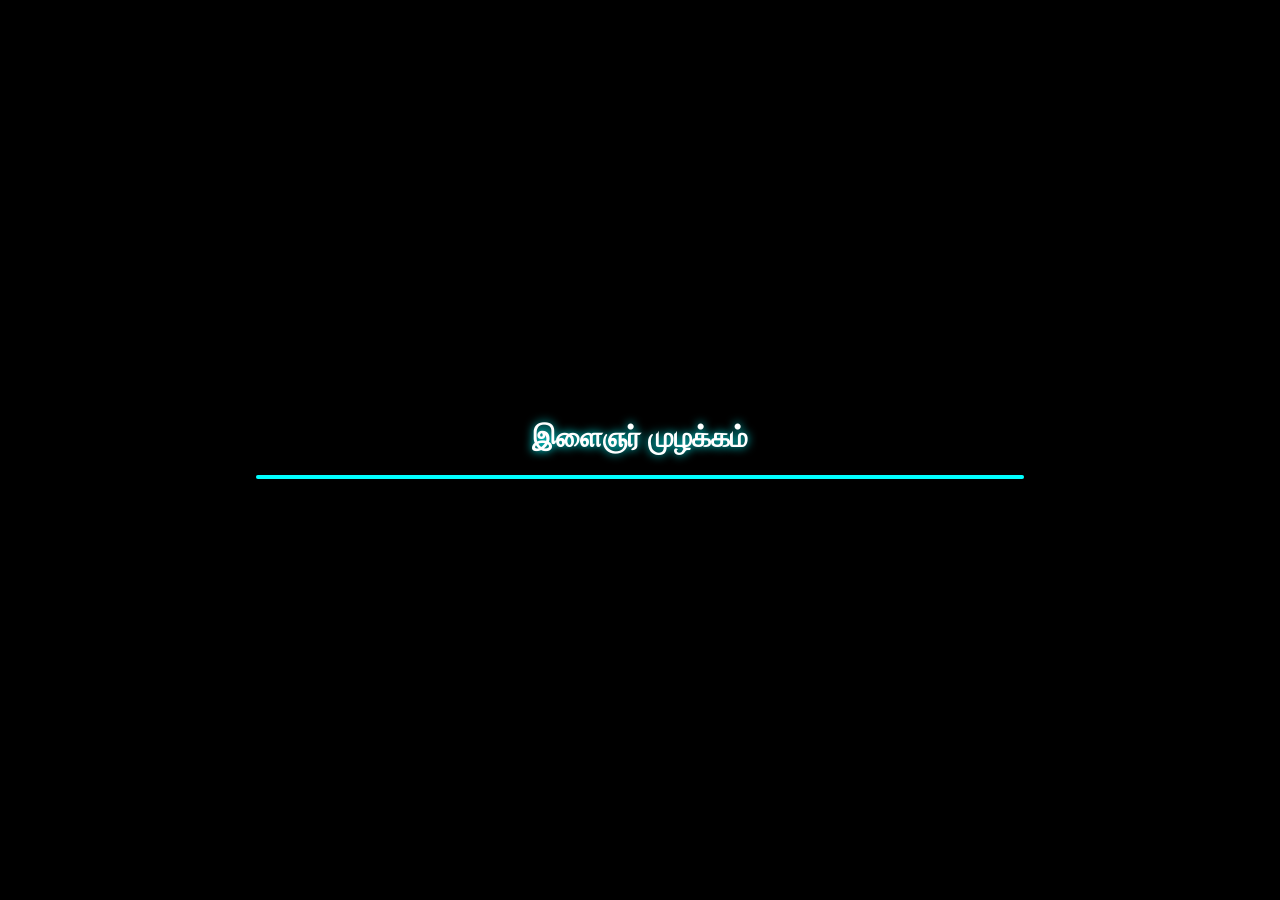
==== commit cb829bd6: "Update index.html" ====
--- a/index.html
+++ b/index.html
@@ -127,11 +127,11 @@
                 </div>
                 <div class="service-card">
                     <i class="fas fa-star-and-crescent"></i>
-                    <h3>ராசி பலன்</h3>
+                    <h3>அரசியல்</h3>
                 </div>
                 <div class="service-card">
                     <i class="fas fa-calendar-alt"></i>
-                    <h3>பஞ்சாங்கம்</h3>
+                    <h3>அறிவியல்</h3>
                 </div>
                 <div class="service-card">
                     <i class="fas fa-graduation-cap"></i>
@@ -139,7 +139,7 @@
                 </div>
                 <div class="service-card">
                     <i class="fas fa-ring"></i>
-                    <h3>மேட்ரிமோனி</h3>
+                    <h3>சட்டம்</h3>
                 </div>
             </div>
         </section>
--- a/style.css
+++ b/style.css
@@ -6,7 +6,6 @@
     --card-bg: #f9f9f9;
     --nav-bg: #ffffff;
     --border-color: #ddd;
-    --logo-url: url("assest/logo-day.png");   /* Day logo */
 }
 
 body.dark-mode {
@@ -16,14 +15,11 @@
     --card-bg: #1e1e24;
     --nav-bg: #15151a;
     --border-color: #333;
-    --logo-url: url("assest/logo-dark.png");  /* Dark logo */
-}
-
-/* Logo element auto-switch */
-.header-title img {
-    content: var(--logo-url);
-    transition: content 0.3s ease, width 0.3s ease;
-}
+}
+
+* { margin: 0; padding: 0; box-sizing: border-box; font-family: 'Segoe UI', Tahoma, Geneva, Verdana, sans-serif; }
+
+body { background-color: var(--bg-color); color: var(--text-color); overflow-x: hidden; transition: background 0.3s, color 0.3s; }
 
 /* Moving Background */
 .moving-bg { position: fixed; top: 0; left: 0; width: 100vw; height: 100vh; z-index: -1; opacity: 0; pointer-events: none; background: radial-gradient(circle, #1a1a2e 0%, #0f0f13 100%); transition: opacity 0.5s; }
@@ -93,6 +89,65 @@
 .account-menu li { padding: 18px 20px; border-bottom: 1px solid var(--border-color); display: flex; align-items: center; gap: 15px; font-weight: bold; font-size: 16px; cursor: pointer; }
 
 /* Services Page */
+/* Services Page - இப்போதைக்கு இதை அப்படியே மாற்றவும் */
+.services-grid { 
+    display: grid; 
+    grid-template-columns: 1fr 1fr; /* 2 காலம்கள் சரியாக இருக்கும் */
+    gap: 15px; 
+    padding: 15px; /* பேடிங் சரி செய்யப்பட்டுள்ளது */
+    width: 100%;
+}
+
+.service-card { 
+    background: var(--card-bg); 
+    border: 1px solid var(--border-color); 
+    padding: 20px 10px; /* உள் இடைவெளி சீராக்கப்பட்டுள்ளது */
+    border-radius: 12px; 
+    text-align: center; 
+    display: flex;
+    flex-direction: column;
+    justify-content: center;
+    align-items: center;
+    min-height: 120px; /* உயரம் சீராக இருக்கும் */
+    box-shadow: 0 4px 6px rgba(0,0,0,0.05); 
+}
+
+.service-card i { 
+    font-size: 30px; 
+    color: var(--primary-red); 
+    margin-bottom: 10px; 
+}
+
+.service-card h3 { 
+    font-size: 14px; 
+    color: var(--text-color);
+    word-wrap: break-word; /* டெக்ஸ்ட் நீளமாக இருந்தால் அடுத்த வரியிற்கு வரும் */
+}
+
+
+/* Footer */
+footer { position: fixed; bottom: 0; width: 100%; height: 60px; background-color: var(--nav-bg); border-top: 1px solid var(--border-color); display: flex; justify-content: space-around; align-items: center; z-index: 1000; }
+.footer-item { display: flex; flex-direction: column; align-items: center; color: gray; font-size: 12px; cursor: pointer; transition: 0.2s; }
+.footer-item.active { color: var(--primary-red); transform: scale(1.1); }
+.footer-item i { font-size: 20px; margin-bottom: 3px; }
+
+/* Modals */
+.modal-overlay { position: fixed; top: 0; left: 0; width: 100vw; height: 100vh; background: rgba(0,0,0,0.85); z-index: 2000; display: none; justify-content: center; align-items: center; }
+.modal-overlay.active { display: flex; }
+.modal-content { background: #0f0f13; color: #fff; padding: 25px; border-radius: 20px; width: 85%; max-width: 350px; position: relative; }
+.neon-border { border: 2px solid #00ffcc; box-shadow: 0 0 15px #00ffcc, inset 0 0 10px #00ffcc; }
+.close-btn { position: absolute; top: 12px; right: 18px; background: none; border: none; color: #00ffcc; font-size: 26px; cursor: pointer; }
+.contact-box { background: #1e1e24; padding: 15px; border-radius: 12px; margin: 20px 0; border: 1px solid #333; }
+.contact-box p { margin: 10px 0; font-size: 14px; display: flex; align-items: center; gap: 15px; }
+.social-links { text-align: center; margin-top: 10px; }
+.social-links .icons { display: flex; justify-content: space-around; font-size: 24px; margin-top: 15px; }
+.about-logo { width: 100%; height: 160px; object-fit: cover; border-radius: 12px; margin-bottom: 10px; }
+
+
+
+
+/*   search bar  */
+/* Search bar inside header, near 3-dot */
 .search-container {
   display: flex;
   align-items: center;
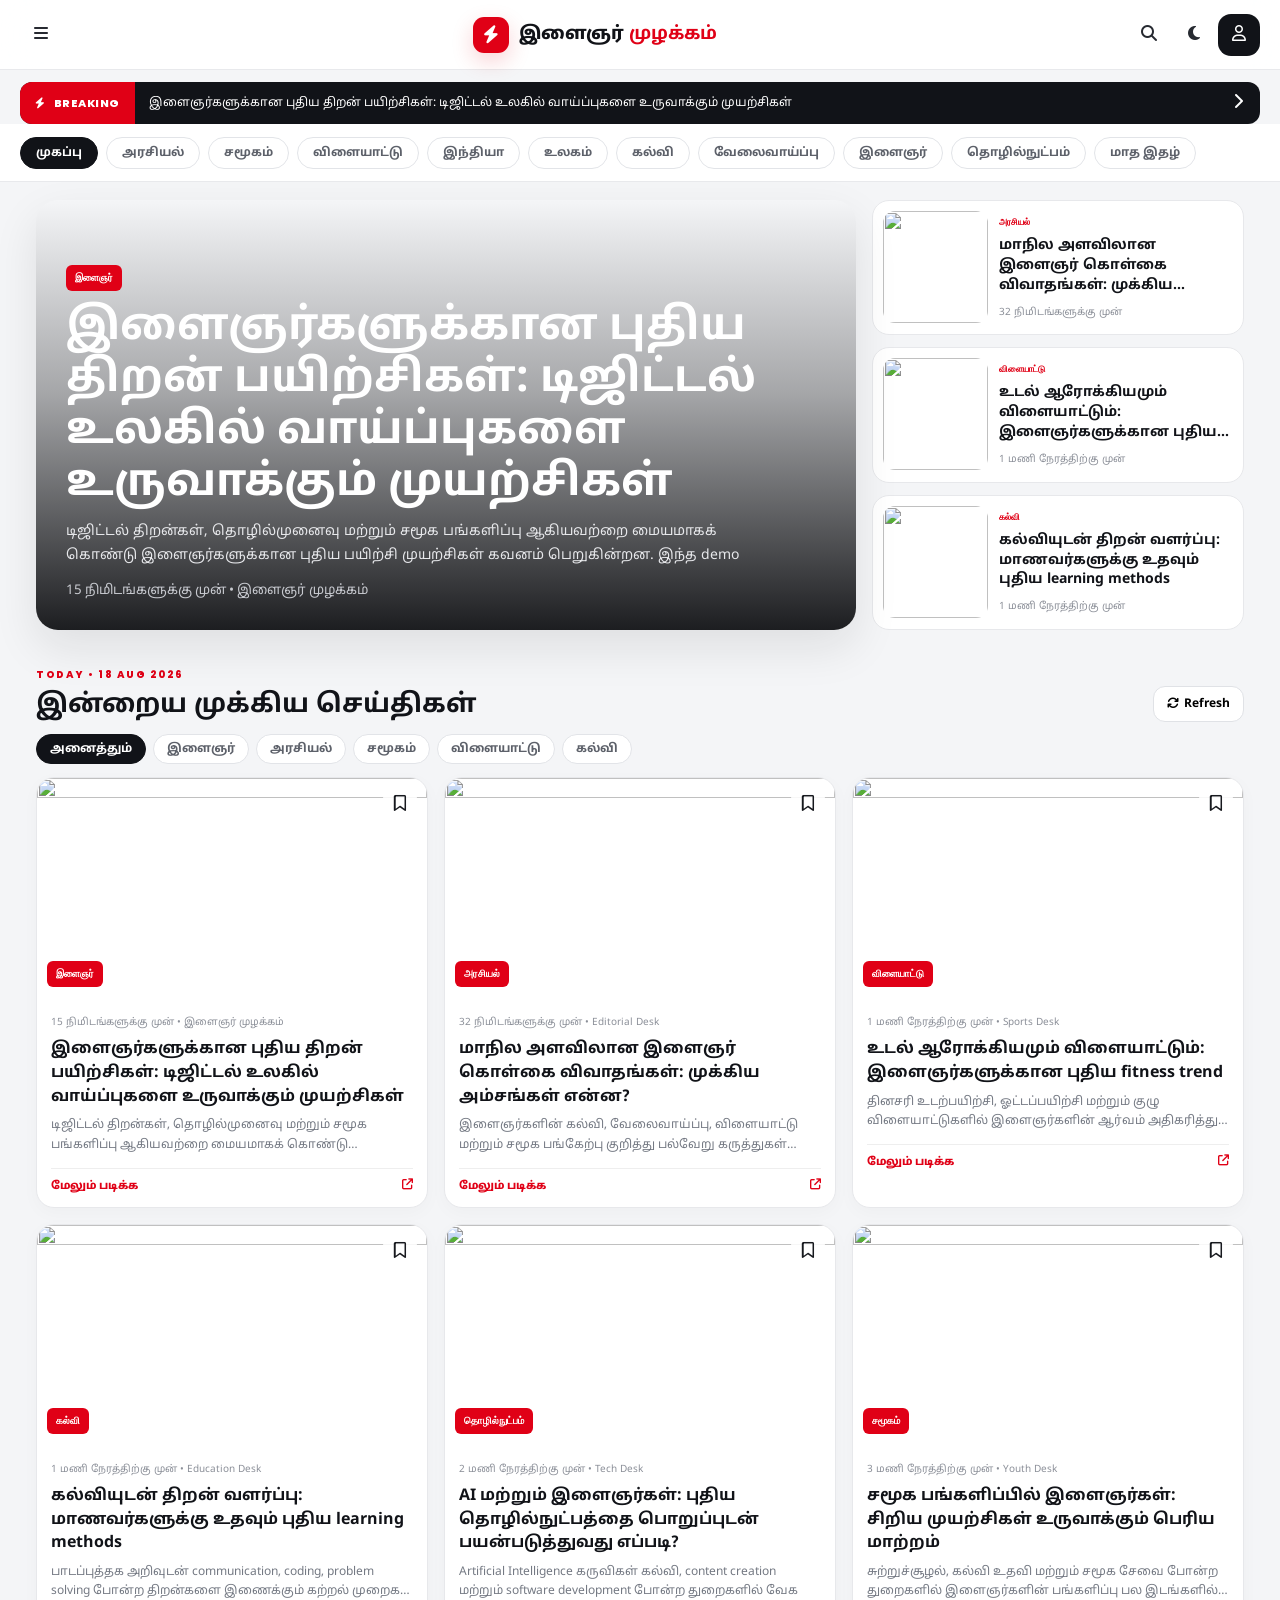
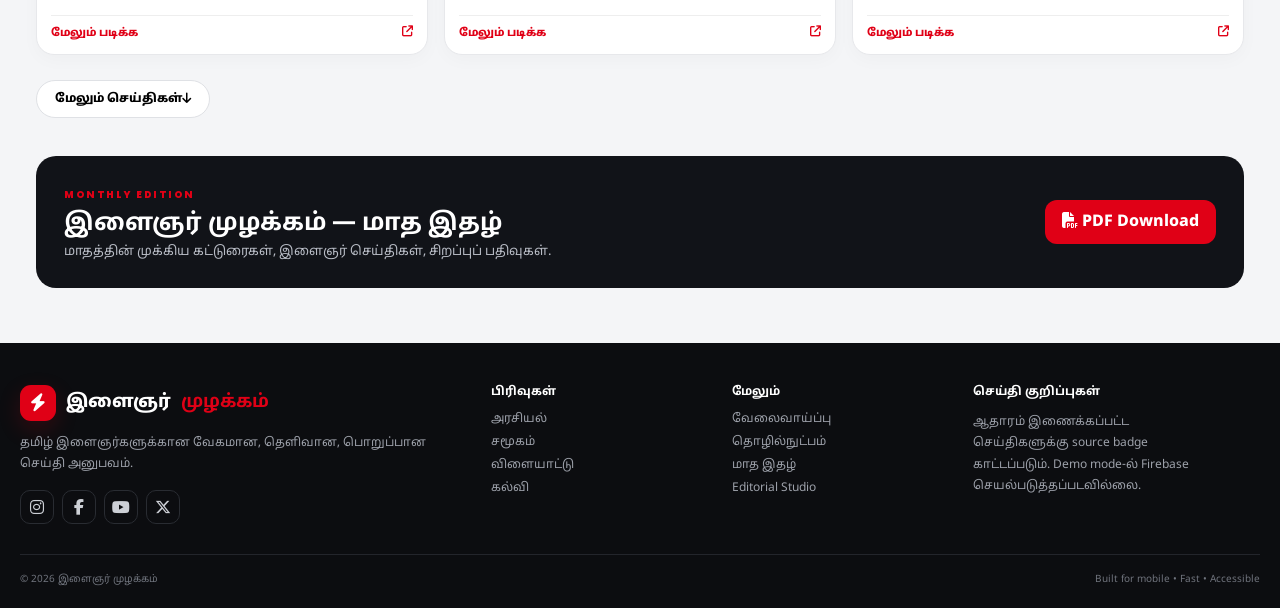
==== commit 8c7d2c4c: "Add files via upload" ====
--- a/index.html
+++ b/index.html
@@ -1,208 +1,41 @@
-<!DOCTYPE html>
+<!doctype html>
 <html lang="ta">
 <head>
-    <meta charset="UTF-8">
-    <meta name="viewport" content="width=device-width, initial-scale=1.0, maximum-scale=1.0, user-scalable=no">
-    <title>இளைஞர் முழக்கம்</title>
-    <link rel="stylesheet" href="https://cdnjs.cloudflare.com/ajax/libs/font-awesome/6.4.0/css/all.min.css">
-    <link rel="stylesheet" href="style.css">    
+<meta charset="utf-8"><meta name="viewport" content="width=device-width,initial-scale=1,viewport-fit=cover">
+<meta name="theme-color" content="#101318"><meta name="description" content="இளைஞர் முழக்கம் — தமிழ் இளைஞர் செய்தி வலைப்பதிவு">
+<title>இளைஞர் முழக்கம் — Youth News</title>
+<link rel="icon" href="assest/logo.png">
+<link rel="preconnect" href="https://fonts.googleapis.com"><link rel="preconnect" href="https://fonts.gstatic.com" crossorigin>
+<link href="https://fonts.googleapis.com/css2?family=Noto+Sans+Tamil:wght@400;500;600;700;800;900&family=Poppins:wght@400;500;600;700;800&display=swap" rel="stylesheet">
+<link rel="stylesheet" href="https://cdnjs.cloudflare.com/ajax/libs/font-awesome/6.7.2/css/all.min.css">
+<script src="https://cdnjs.cloudflare.com/ajax/libs/html2canvas/1.4.1/html2canvas.min.js"></script>
+<script src="https://cdnjs.cloudflare.com/ajax/libs/jspdf/2.5.1/jspdf.umd.min.js"></script>
+<link rel="stylesheet" href="style.css">
 </head>
 <body>
-
-    <div id="loader">
-<h1> இளைஞர்   முழக்கம்   </h1>
-<div class="progress-bar"><div class="progress-fill"></div></div>
-    </div>
-
-    <div class="moving-bg" id="movingBg"></div>
-<!----------searchbar------------>
-<header>
-  <button class="icon-btn" onclick="toggleSidebar()"><i class="fas fa-bars"></i></button>
-  <div class="header-title">
-    <img height="90" width="90" src="assest/logo.png">
-  </div>
-  <!-- Search bar inside header -->
-  <div class="search-container">
-    <span class="search-icon">🔍</span>
-    <input type="text" id="searchInput" placeholder="Search in database...">
-  </div>
-  <button class="icon-btn" onclick="toggleDropdown()"><i class="fas fa-ellipsis-v"></i></button>
+<div id="splash"><div class="splash-logo"><img src="assest/logo.png"></div><div class="splash-title">இளைஞர் <b>முழக்கம்</b></div><div class="splash-sub">இளைஞர்களின் குரல் • செய்திகளின் முகம்</div><div class="loader"><span></span></div></div>
+<header class="topbar">
+ <button class="icon-btn" id="menuBtn"><i class="fa-solid fa-bars"></i></button>
+ <a class="brand" href="#"><span class="brand-mark"><i class="fa-solid fa-bolt"></i></span><span>இளைஞர் <b>முழக்கம்</b></span></a>
+ <div class="top-actions"><button class="icon-btn" id="searchBtn"><i class="fa-solid fa-magnifying-glass"></i></button><button class="icon-btn" id="themeBtn"><i class="fa-solid fa-moon"></i></button><button class="profile-btn" id="accountBtn"><i class="fa-regular fa-user"></i></button></div>
 </header>
-<!-----------------end--------------->
-
-    <div class="sidebar" id="sidebar">
-        <div class="sidebar-header">
-            <h2>இளைஞர் முழக்கம்</h2>
-            <button class="icon-btn" onclick="toggleSidebar()"><i class="fas fa-times"></i></button>
-        </div>
-        <div class="sidebar-grid">
-            <div>இந்தியா</div><div>உலகம்</div>
-            <div>சமூகம்</div><div>விளையாட்டு</div>
-            <div>அரசியல்</div><div>இளைஞர் நலம்</div>
-        </div>
-        <ul class="sidebar-list">
-            <li><i class="fas fa-video"></i> வரலாறு </li>
-            <li><i class="fas fa-podcast"></i> சமுகம்</li>
-            <li><i class="fas fa-camera"></i> புகைப்படங்கள்</li>
-            <li><i class="fas fa-newspaper"></i> மாத இதழ்கள்</li>
-        </ul>
-    </div>
-    <div class="dropdown" id="dropdownMenu">
-        <ul>
-            <li onclick="toggleTheme()"><i class="fas fa-moon"></i> Dark / Light Mode</li>
-            <li><i class="fas fa-cog"></i> System Settings</li>
-            <li onclick="openModal('aboutModal')"><i class="fas fa-rocket"></i> About Us</li>
-            <li onclick="openModal('contactModal')"><i class="fas fa-headset"></i> Full Contact</li>
-            <li><i class="fas fa-bug"></i> Report Bug</li>
-            <li class="cancel-btn" onclick="toggleDropdown()">
-            <i class="fas fa-times-circle"></i> (Cancel)
-        </ul>
-    </div>
-    <div id="app-pages">
-
-        <section id="page-home" class="page active">
-            <div class="category-scroll">
-                <button class="cat-btn active">🌟 ALL NEWS</button>
-                <button class="cat-btn active">⚽ SPORTS</button>
-                <button class="cat-btn active">🔭 ASTRONOMY</button>
-                <button class="cat-btn active">🔬 SCIENCE</button>
-                <button class="cat-btn active">⚖️ LAW</button>
-            </div>
-            <main id="news-container">
-                <div style="text-align: center; margin-top: 50px;">செய்திகள் ஏற்றப்படுகின்றன...</div>
-            </main>
-        </section>
-
-        <section id="page-feed" class="page">
-            <div class="page-header">
-                <h2><i class="fas fa-bolt" style="color: #ff3333;"></i> Trending Feed</h2>
-                <p>உடனுக்குடன் முக்கிய நிகழ்வுகள்</p>
-            </div>
-            <div class="feed-container">
-                <div class="feed-card">
-                    <img src="https://via.placeholder.com/400x400/222/fff?text=Trending+Video+1" alt="Feed">
-                    <div class="feed-info">
-                        <h4>விளையாட்டுத் துறையில் புதிய சாதனை!</h4>
-                        <p>#Sports #Trending</p>
-                    </div>
-                </div>
-                <div class="feed-card">
-                    <img src="https://via.placeholder.com/400x400/333/fff?text=Shorts+News+2" alt="Feed">
-                    <div class="feed-info">
-                        <h4>விண்வெளி ஆராய்ச்சியில் புதிய மைல்கல்</h4>
-                        <p>#Astronomy #Space</p>
-                    </div>
-                </div>
-            </div>
-        </section>
-
-        <section id="page-account" class="page">
-            <div class="profile-header">
-                <img src="https://via.placeholder.com/100/00ffcc/000?text=USER" alt="User Profile" class="profile-img">
-                <h2>பயனர் பெயர்</h2>
-                <p>user@muzhakkam.com</p>
-                <button class="edit-btn">Edit Profile</button>
-            </div>
-            <ul class="account-menu">
-                <li><i class="fas fa-bookmark" style="color: #ffaa00;"></i> சேமித்த செய்திகள் </li>
-                <li><i class="fas fa-history" style="color: #00ccff;"></i> படித்தவை </li>
-                <li><i class="fas fa-bell" style="color: #ff3333;"></i> அறிவிப்புகள் </li>
-                <li onclick="toggleTheme()"><i class="fas fa-moon" style="color: #999;"></i> Dark Mode</li>
-                <li style="color: #ff3333;"><i class="fas fa-sign-out-alt"></i> வெளியேறு (Logout)</li>
-            </ul>
-        </section>
-
-        <section id="page-services" class="page">
-            <div class="page-header">
-                <h2><i class="fas fa-concierge-bell" style="color: #00ffcc;"></i> எங்களின் சேவைகள்</h2>
-            </div>
-            <div class="services-grid">
-                <div class="service-card">
-                    <i class="fas fa-briefcase"></i>
-                    <h3>வேலைவாய்ப்பு</h3>
-                </div>
-                <div class="service-card">
-                    <i class="fas fa-newspaper"></i>
-                    <h3>இ-பேப்பர்</h3>
-                </div>
-                <div class="service-card">
-                    <i class="fas fa-star-and-crescent"></i>
-                    <h3>அரசியல்</h3>
-                </div>
-                <div class="service-card">
-                    <i class="fas fa-calendar-alt"></i>
-                    <h3>அறிவியல்</h3>
-                </div>
-                <div class="service-card">
-                    <i class="fas fa-graduation-cap"></i>
-                    <h3>கல்வி & தேர்வு</h3>
-                </div>
-                <div class="service-card">
-                    <i class="fas fa-ring"></i>
-                    <h3>சட்டம்</h3>
-                </div>
-            </div>
-        </section>
-
-    </div>
-
-    <footer>
-        <div class="footer-item active" onclick="switchTab('home', this)"><i class="fas fa-home"></i> Home</div>
-        <div class="footer-item" onclick="switchTab('feed', this)"><i class="fas fa-stream"></i> Feed</div>
-        <div class="footer-item" onclick="switchTab('account', this)"><i class="fas fa-user"></i> Account</div>
-        <div class="footer-item" onclick="switchTab('services', this)"><i class="fas fa-concierge-bell"></i> Services</div>
-    </footer>
-
-    <div id="contactModal" class="modal-overlay">
-        <div class="modal-content neon-border">
-            <button class="close-btn" onclick="closeModal('contactModal')">&times;</button>
-            <h3 style="color: #00ffcc;"><i class="fas fa-phone-alt"></i> FULL CONTACT</h3>
-            <div class="contact-box">
-                <p><i class="fas fa-globe" style="color: cyan;"></i> ilaignarmuzhakkam.com</p>
-                <p><i class="fas fa-envelope" style="color: cyan;"></i> info@muzhakkam.com</p>
-            </div>
-<!----------------------------------Social--Media--------------------------------->
-            <div class="social-links">
-                <p style="font-size: 12px; color: gray;">Follow Socially</p>
-                <div class="icons">
-<a href="https://www.instagram.com/ilangarmuzhakkam" target="_blank" style="text-decoration:none; color:inherit;">
-    <i class="fab fa-instagram" style="color: #e1306c;"></i> 
-</a>
-<a href="https://www.facebook.com/ilangarmuzhakkam" target="_blank" style="text-decoration:none; color:inherit;">
-    <i class="fab fa-facebook" style="color: #1877f2;"></i> 
-</a>
-<a href="https://www.linkedin.com/in/ilangarmuzhakkam" target="_blank" style="text-decoration:none; color:inherit;">
-    <i class="fab fa-linkedin" style="color: #0077b5;"></i> 
-</a>
-<a href="mailto:info@ilangarmuzhakkam.com" style="text-decoration:none; color:inherit;">
-    <i class="fas fa-at" style="color: #fff;"></i> 
-</a>
-<a href="https://twitter.com/ilangarmuzhakkam" target="_blank" style="text-decoration:none; color:inherit;">
-    <i class="fab fa-twitter" style="color: #1da1f2;"></i> 
-</a>
-<a href="https://wa.me/91XXXXXXXXXX" target="_blank" style="text-decoration:none; color:inherit;">
-    <i class="fab fa-whatsapp" style="color: #25d366;"></i> 
-</a>
-                </div>
-            </div>
-<!-----------------------End--------------------------->
-        </div>
-    </div>
-
-    <div id="aboutModal" class="modal-overlay">
-        <div class="modal-content neon-border">
-            <button class="close-btn" onclick="closeModal('aboutModal')">&times;</button>
-            <img src="https://via.placeholder.com/300x150/111/00ffcc?text=ILAIGNAR+MUZHAKKAM" alt="App Logo" class="about-logo">
-            <h3 style="color: #00ffcc; text-align: center; margin: 15px 0;">இளைஞர் முழக்கம் HUB</h3>
-            <p style="font-size: 13px; line-height: 1.8; color: #ddd;">
-                Welcome to இளைஞர் முழக்கம், the ultimate digital news destination. 
-                Our platform is built using Zero-Lag technology to ensure the smoothest reading experience.
-                <br><br>
-                Every article is optimized for mobile performance. We are constantly adding new updates to our sports, astronomy, science, and law sections.
-            </p>
-        </div>
-    </div>
-
-    <script type="module" src="app.js"></script>
-</body>
-</html>
+<div class="ticker"><div class="ticker-label"><i class="fa-solid fa-bolt"></i> BREAKING</div><div id="breakingText">இன்றைய முக்கிய செய்திகளைப் படியுங்கள்</div><button id="tickerNext"><i class="fa-solid fa-chevron-right"></i></button></div>
+<nav class="category-strip" id="categoryStrip">
+ <button class="cat active" data-cat="all">முகப்பு</button><button class="cat" data-cat="அரசியல்">அரசியல்</button><button class="cat" data-cat="சமூகம்">சமூகம்</button><button class="cat" data-cat="விளையாட்டு">விளையாட்டு</button><button class="cat" data-cat="இந்தியா">இந்தியா</button><button class="cat" data-cat="உலகம்">உலகம்</button><button class="cat" data-cat="கல்வி">கல்வி</button><button class="cat" data-cat="வேலைவாய்ப்பு">வேலைவாய்ப்பு</button><button class="cat" data-cat="இளைஞர்">இளைஞர்</button><button class="cat" data-cat="தொழில்நுட்பம்">தொழில்நுட்பம்</button><button class="cat" data-cat="மாத இதழ்">மாத இதழ்</button>
+</nav>
+<div class="search-panel" id="searchPanel"><i class="fa-solid fa-magnifying-glass"></i><input id="searchInput" placeholder="செய்தி, தலைப்பு, பிரிவு தேடுங்கள்..."><button id="clearSearch"><i class="fa-solid fa-xmark"></i></button></div>
+<aside class="drawer" id="drawer"><div class="drawer-head"><a class="brand" href="#"><span class="brand-mark"><i class="fa-solid fa-bolt"></i></span>இளைஞர் <b>முழக்கம்</b></a><button class="icon-btn" id="closeDrawer"><i class="fa-solid fa-xmark"></i></button></div><div class="drawer-user" id="drawerUser"><div class="user-avatar"><i class="fa-regular fa-user"></i></div><div><b>விருந்தினர்</b><small>உங்கள் செய்தி அனுபவத்தைத் தனிப்பயனாக்குங்கள்</small></div></div><div class="drawer-section-title">EXPLORE</div><div class="drawer-links"><button data-cat="all"><i class="fa-solid fa-house"></i>முகப்பு</button><button data-cat="இளைஞர்"><i class="fa-solid fa-bolt"></i>இளைஞர்</button><button data-cat="அரசியல்"><i class="fa-solid fa-landmark"></i>அரசியல்</button><button data-cat="சமூகம்"><i class="fa-solid fa-people-group"></i>சமூகம்</button><button data-cat="விளையாட்டு"><i class="fa-solid fa-futbol"></i>விளையாட்டு</button><button data-cat="கல்வி"><i class="fa-solid fa-graduation-cap"></i>கல்வி</button><button data-cat="வேலைவாய்ப்பு"><i class="fa-solid fa-briefcase"></i>வேலைவாய்ப்பு</button><button data-cat="தொழில்நுட்பம்"><i class="fa-solid fa-microchip"></i>தொழில்நுட்பம்</button><button data-cat="மாத இதழ்"><i class="fa-solid fa-book-open"></i>மாத இதழ்</button></div><div class="drawer-bottom"><button id="loginDrawer"><i class="fa-solid fa-user"></i> Login / Profile</button><a href="admin.html"><i class="fa-solid fa-shield-halved"></i> Editorial Studio</a></div></aside><div class="backdrop" id="backdrop"></div>
+<main class="app">
+ <section class="hero-layout"><div class="hero-main" id="hero"></div><div class="side-highlights" id="sideHighlights"></div></section>
+ <section class="section-head"><div><span class="eyebrow">TODAY • 18 AUG 2026</span><h1 id="sectionTitle">இன்றைய முக்கிய செய்திகள்</h1></div><button class="refresh-btn" id="refreshBtn"><i class="fa-solid fa-arrows-rotate"></i><span>Refresh</span></button></section>
+ <div class="quick-chips"><button class="quick active" data-cat="all">அனைத்தும்</button><button class="quick" data-cat="இளைஞர்">இளைஞர்</button><button class="quick" data-cat="அரசியல்">அரசியல்</button><button class="quick" data-cat="சமூகம்">சமூகம்</button><button class="quick" data-cat="விளையாட்டு">விளையாட்டு</button><button class="quick" data-cat="கல்வி">கல்வி</button></div>
+ <div id="newsGrid" class="news-grid"></div>
+ <button id="loadMore" class="load-more">மேலும் செய்திகள் <i class="fa-solid fa-arrow-down"></i></button>
+ <section class="magazine-banner"><div><span class="eyebrow">MONTHLY EDITION</span><h2>இளைஞர் முழக்கம் — மாத இதழ்</h2><p>மாதத்தின் முக்கிய கட்டுரைகள், இளைஞர் செய்திகள், சிறப்புப் பதிவுகள்.</p></div><button id="magazinePdf"><i class="fa-solid fa-file-pdf"></i> PDF Download</button></section>
+</main>
+<footer class="footer"><div class="footer-grid"><div><div class="brand footer-brand"><span class="brand-mark"><i class="fa-solid fa-bolt"></i></span>இளைஞர் <b>முழக்கம்</b></div><p>தமிழ் இளைஞர்களுக்கான வேகமான, தெளிவான, பொறுப்பான செய்தி அனுபவம்.</p><div class="socials"><a href="#"><i class="fa-brands fa-instagram"></i></a><a href="#"><i class="fa-brands fa-facebook-f"></i></a><a href="#"><i class="fa-brands fa-youtube"></i></a><a href="#"><i class="fa-brands fa-x-twitter"></i></a></div></div><div><h4>பிரிவுகள்</h4><a data-cat="அரசியல்">அரசியல்</a><a data-cat="சமூகம்">சமூகம்</a><a data-cat="விளையாட்டு">விளையாட்டு</a><a data-cat="கல்வி">கல்வி</a></div><div><h4>மேலும்</h4><a data-cat="வேலைவாய்ப்பு">வேலைவாய்ப்பு</a><a data-cat="தொழில்நுட்பம்">தொழில்நுட்பம்</a><a data-cat="மாத இதழ்">மாத இதழ்</a><a href="admin.html">Editorial Studio</a></div><div><h4>செய்தி குறிப்புகள்</h4><p class="footer-note">ஆதாரம் இணைக்கப்பட்ட செய்திகளுக்கு source badge காட்டப்படும். Demo mode-ல் Firebase செயல்படுத்தப்படவில்லை.</p></div></div><div class="footer-bottom"><span>© 2026 இளைஞர் முழக்கம்</span><span>Built for mobile • Fast • Accessible</span></div></footer>
+<nav class="bottom-nav"><button class="active" data-cat="all"><i class="fa-solid fa-house"></i><span>முகப்பு</span></button><button data-cat="அரசியல்"><i class="fa-solid fa-landmark"></i><span>அரசியல்</span></button><button data-cat="விளையாட்டு"><i class="fa-solid fa-futbol"></i><span>விளையாட்டு</span></button><button data-cat="இளைஞர்"><i class="fa-solid fa-bolt"></i><span>இளைஞர்</span></button><button id="bottomAccount"><i class="fa-regular fa-user"></i><span>அக்கவுண்ட்</span></button></nav>
+<div class="modal" id="articleModal"><div class="modal-box reader" id="pdfArticle"><button class="modal-close" data-close="articleModal"><i class="fa-solid fa-xmark"></i></button><img id="articleImage"><div class="reader-meta"><span id="articleCat"></span><span id="articleDate"></span></div><h1 id="articleTitle"></h1><div class="source-line" id="articleSource"></div><div id="articleBody" class="article-body"></div><div class="article-actions"><button id="likeBtn"><i class="fa-regular fa-heart"></i> Like</button><button id="saveBtn"><i class="fa-regular fa-bookmark"></i> Save</button><button id="shareBtn"><i class="fa-solid fa-share-nodes"></i> Share</button><button id="pdfBtn"><i class="fa-solid fa-file-pdf"></i> PDF</button></div></div></div>
+<div class="modal" id="authModal"><div class="modal-box auth"><button class="modal-close" data-close="authModal"><i class="fa-solid fa-xmark"></i></button><div class="auth-logo"><i class="fa-solid fa-user-astronaut"></i></div><h2>உங்கள் Profile</h2><p>Demo mode — Firebase இப்போது off.</p><form id="authForm"><input id="authName" placeholder="உங்கள் பெயர்"><input id="authEmail" type="email" placeholder="Email"><button id="authSubmit">Demo Login</button></form><small class="demo-note">இந்த testing version-ல் எந்த real account-மும் உருவாக்கப்படாது.</small></div></div>
+<script src="app.js"></script>
+</body></html>
--- a/style.css
+++ b/style.css
@@ -1,202 +1,74 @@
-/* --- CSS Variables & Theming --- */
-:root {
-    --bg-color: #ffffff;
-    --text-color: #000000;
-    --primary-red: #cc0000;
-    --card-bg: #f9f9f9;
-    --nav-bg: #ffffff;
-    --border-color: #ddd;
+*{box-sizing:border-box}html{scroll-behavior:smooth}body{margin:0;background:#f4f5f7;color:#111318;font-family:'Noto Sans Tamil',Poppins,system-ui,sans-serif}button,a{font:inherit}button{cursor:pointer}a{text-decoration:none;color:inherit}.topbar{height:70px;position:sticky;top:0;z-index:80;background:rgba(255,255,255,.92);backdrop-filter:blur(18px);border-bottom:1px solid #e8e9ec;display:flex;align-items:center;justify-content:space-between;padding:0 max(16px,calc((100vw - 1240px)/2))}.icon-btn,.profile-btn{border:0;width:42px;height:42px;border-radius:13px;background:transparent;color:#272a31}.icon-btn:hover{background:#f0f1f4}.brand{display:flex;align-items:center;gap:10px;font-weight:800;font-size:18px}.brand b{color:#e00016}.brand-mark{width:36px;height:36px;border-radius:11px;display:grid;place-items:center;background:#e00016;color:#fff;box-shadow:0 8px 22px #e000162e}.top-actions{display:flex;gap:3px}.profile-btn{background:#111318;color:#fff}.ticker{height:42px;background:#111318;color:#fff;display:flex;align-items:center;gap:0;max-width:1240px;margin:12px auto 0;border-radius:12px;overflow:hidden}.ticker-label{background:#e00016;height:100%;display:flex;align-items:center;gap:8px;padding:0 15px;font:800 11px Poppins;letter-spacing:.5px}.ticker>div:nth-child(2){padding:0 14px;font-size:12px;white-space:nowrap;overflow:hidden;text-overflow:ellipsis;flex:1}.ticker button{width:44px;height:100%;border:0;background:transparent;color:#fff}.category-strip{height:58px;position:sticky;top:70px;z-index:70;display:flex;gap:8px;align-items:center;overflow:auto;scrollbar-width:none;padding:0 max(16px,calc((100vw - 1240px)/2));background:rgba(255,255,255,.94);backdrop-filter:blur(15px);border-bottom:1px solid #e8e9ec}.category-strip::-webkit-scrollbar{display:none}.cat,.quick{border:1px solid #e2e4e8;background:#fff;color:#5d616a;border-radius:999px;padding:8px 15px;white-space:nowrap;font-size:12px;font-weight:700}.cat.active,.quick.active{background:#111318;color:#fff;border-color:#111318}.search-panel{display:none;max-width:1240px;margin:10px auto 0;background:#fff;border:1px solid #e3e5e9;border-radius:14px;padding:9px 13px;align-items:center;gap:10px;box-shadow:0 10px 30px #1113180a}.search-panel.show{display:flex}.search-panel input{border:0;outline:0;flex:1;font-size:14px;background:transparent}.search-panel button{border:0;background:#f1f2f4;width:34px;height:34px;border-radius:9px}.app{max-width:1240px;margin:auto;padding:18px 16px 55px}.hero-layout{display:grid;grid-template-columns:1.65fr .75fr;gap:16px}.hero-main,.hero-card{min-height:430px}.hero-card{border-radius:22px;overflow:hidden;background-size:cover;background-position:center;position:relative;color:#fff;display:flex;align-items:flex-end;box-shadow:0 18px 45px #11131818}.hero-card:after{content:'';position:absolute;inset:0;background:linear-gradient(0deg,#07080be8 0%,#07080b55 55%,transparent 100%)}.hero-copy{position:relative;z-index:2;padding:30px;max-width:850px}.hero-copy span,.card-cat{display:inline-flex;background:#e00016;color:#fff;border-radius:6px;padding:5px 9px;font:800 10px Poppins}.hero-copy h1{font-size:clamp(25px,3.5vw,44px);line-height:1.18;margin:12px 0 10px}.hero-copy p{font-size:14px;color:#e7e8eb;max-width:720px;line-height:1.7;margin:0 0 12px}.hero-copy small{color:#c8cad0}.side-highlights{display:grid;gap:12px}.mini-card{background:#fff;border:1px solid #e7e8eb;border-radius:17px;padding:10px;display:grid;grid-template-columns:105px 1fr;gap:11px;min-height:134px;cursor:pointer;transition:.2s}.mini-card:hover{transform:translateY(-2px);box-shadow:0 12px 28px #11131810}.mini-card img{width:105px;height:112px;object-fit:cover;border-radius:12px}.mini-card span{font:800 9px Poppins;color:#e00016}.mini-card h3{font-size:14px;line-height:1.42;margin:5px 0;display:-webkit-box;-webkit-line-clamp:3;-webkit-box-orient:vertical;overflow:hidden}.mini-card small{color:#8a8e97;font-size:10px}.section-head{display:flex;justify-content:space-between;align-items:end;margin:34px 0 12px}.eyebrow{font:800 10px Poppins;letter-spacing:1.5px;color:#e00016}.section-head h1{margin:5px 0 0;font-size:26px}.refresh-btn{border:1px solid #e0e2e6;background:#fff;border-radius:12px;padding:10px 13px;font-size:12px;font-weight:700}.refresh-btn i{margin-right:5px}.quick-chips{display:flex;gap:7px;overflow:auto;padding-bottom:13px;scrollbar-width:none}.quick-chips::-webkit-scrollbar{display:none}.quick{padding:7px 13px}.news-grid{display:grid;grid-template-columns:repeat(3,1fr);gap:16px}.news-card{background:#fff;border:1px solid #e7e8eb;border-radius:18px;overflow:hidden;cursor:pointer;box-shadow:0 5px 18px #11131807;transition:.22s}.news-card:hover{transform:translateY(-4px);box-shadow:0 16px 35px #11131813}.card-img{position:relative}.card-img img{width:100%;aspect-ratio:16/9;object-fit:cover;display:block}.card-cat{position:absolute;left:10px;bottom:10px}.bookmark{position:absolute;right:10px;top:10px;width:34px;height:34px;border:0;border-radius:10px;background:#ffffffde;color:#17191e}.bookmark.saved{background:#111318;color:#fff}.news-info{padding:14px}.news-info>small{color:#8b8f98;font-size:10px}.news-info h3{font-size:16px;line-height:1.48;margin:7px 0;display:-webkit-box;-webkit-line-clamp:3;-webkit-box-orient:vertical;overflow:hidden}.news-info p{font-size:12px;color:#747983;line-height:1.6;margin:0;display:-webkit-box;-webkit-line-clamp:2;-webkit-box-orient:vertical;overflow:hidden}.card-foot{display:flex;justify-content:space-between;margin-top:13px;padding-top:10px;border-top:1px solid #eee;color:#e00016;font-size:11px;font-weight:800}.load-more{display:flex;margin:25px auto 0;border:1px solid #dfe1e5;background:#fff;border-radius:999px;padding:11px 18px;font-weight:800;font-size:12px}.magazine-banner{margin-top:38px;border-radius:20px;background:#111318;color:#fff;padding:28px;display:flex;justify-content:space-between;align-items:center;gap:20px}.magazine-banner h2{margin:5px 0;font-size:24px}.magazine-banner p{margin:0;color:#b9bdc6;font-size:13px}.magazine-banner button{border:0;background:#e00016;color:#fff;border-radius:12px;padding:12px 17px;font-weight:800;white-space:nowrap}.footer{background:#0c0d10;color:#fff;padding:42px max(16px,calc((100vw - 1240px)/2)) 22px}.footer-grid{display:grid;grid-template-columns:1.5fr .7fr .7fr 1fr;gap:40px}.footer-brand{color:#fff}.footer p{color:#9da1aa;font-size:12px;line-height:1.8}.footer h4{font-size:12px;color:#fff;margin:0 0 13px}.footer-grid>div>a{display:block;color:#9da1aa;font-size:12px;margin:9px 0;cursor:pointer}.socials{display:flex;gap:8px;margin-top:14px}.socials a{width:34px;height:34px;border:1px solid #292c32;border-radius:10px;display:grid;place-items:center;color:#cdd0d6}.footer-note{max-width:250px}.footer-bottom{border-top:1px solid #23252b;margin-top:30px;padding-top:18px;display:flex;justify-content:space-between;color:#70747d;font-size:10px}.drawer{position:fixed;z-index:120;left:0;top:0;bottom:0;width:min(360px,88vw);background:#fff;transform:translateX(-105%);transition:.3s;padding:20px;box-shadow:25px 0 60px #0002}.drawer.open{transform:translateX(0)}.backdrop{position:fixed;inset:0;background:#0007;z-index:110;display:none}.backdrop.show{display:block}.drawer-head{display:flex;justify-content:space-between;align-items:center}.drawer-user{display:flex;gap:12px;align-items:center;background:#f4f5f7;border-radius:15px;padding:13px;margin:22px 0}.user-avatar{width:42px;height:42px;border-radius:13px;background:#111318;color:#fff;display:grid;place-items:center}.drawer-user b{display:block;font-size:13px}.drawer-user small{display:block;color:#8b8f97;font-size:10px;margin-top:2px}.drawer-section-title{font:800 9px Poppins;letter-spacing:1.5px;color:#a0a4ac;margin:15px 5px 7px}.drawer-links button,.drawer-bottom button,.drawer-bottom a{display:flex;align-items:center;gap:12px;width:100%;border:0;background:transparent;text-align:left;padding:12px 9px;border-radius:10px;color:#4b4f57;font-weight:700;font-size:13px}.drawer-links button:hover,.drawer-bottom button:hover,.drawer-bottom a:hover{background:#f3f4f6}.drawer-links i,.drawer-bottom i{width:20px;color:#e00016}.drawer-bottom{border-top:1px solid #eee;margin-top:15px;padding-top:12px}.bottom-nav{display:none}.modal{position:fixed;inset:0;background:#0009;z-index:200;display:none;align-items:flex-end;justify-content:center;padding:15px}.modal.show{display:flex}.modal-box{background:#fff;width:min(760px,100%);max-height:92vh;overflow:auto;border-radius:24px;position:relative;padding:22px;box-shadow:0 30px 80px #0004}.modal-close{position:absolute;right:14px;top:14px;width:38px;height:38px;border:0;border-radius:11px;background:#111318;color:#fff;z-index:3}.reader>img{width:100%;max-height:360px;object-fit:cover;border-radius:16px}.reader-meta{display:flex;gap:10px;align-items:center;margin:17px 0 8px;color:#858993;font-size:11px}.reader-meta span:first-child{background:#e00016;color:#fff;border-radius:6px;padding:4px 8px;font-weight:800}.reader h1{font-size:28px;line-height:1.3;margin:7px 0 10px}.source-line{font-size:11px;color:#858993}.source-line a{color:#e00016;font-weight:800}.article-body{font-size:15px;line-height:2;margin:20px 0;white-space:pre-line}.article-actions{display:flex;gap:8px;flex-wrap:wrap;border-top:1px solid #eee;padding-top:14px}.article-actions button{border:1px solid #ddd;background:#fff;border-radius:10px;padding:10px 13px;font-size:12px;font-weight:800}.article-actions button:hover,.article-actions button.liked{background:#111318;color:#fff}.auth{text-align:center;padding:35px}.auth-logo{width:68px;height:68px;margin:0 auto 15px;border-radius:20px;background:#e00016;color:#fff;display:grid;place-items:center;font-size:25px}.auth h2{margin:0}.auth p{color:#888;font-size:12px}.auth form{display:grid;gap:10px;margin-top:18px}.auth input{height:45px;border:1px solid #ddd;border-radius:11px;padding:0 12px;outline:0}.auth form button{height:45px;border:0;border-radius:11px;background:#111318;color:#fff;font-weight:800}.demo-note{color:#999}.empty{height:100%;min-height:430px;background:#eee;border-radius:22px;display:grid;place-items:center;color:#888}.toast{position:fixed;left:50%;bottom:25px;z-index:300;background:#111318;color:#fff;padding:11px 16px;border-radius:12px;font-size:12px;opacity:0;transform:translate(-50%,15px);pointer-events:none;transition:.2s}.toast.show{opacity:1;transform:translate(-50%,0)}#splash{position:fixed;inset:0;background:#0b0c0f;color:#fff;z-index:500;display:grid;place-items:center;align-content:center;transition:.45s}.splash-logo{width:78px;height:78px;border-radius:23px;overflow:hidden;box-shadow:0 15px 50px #e0001640}.splash-logo img{width:100%;height:100%;object-fit:cover}.splash-title{font-size:27px;font-weight:800;margin-top:16px}.splash-title b{color:#ff1830}.splash-sub{color:#898e98;font-size:11px;margin-top:4px}.loader{width:160px;height:3px;background:#292c32;margin-top:18px;border-radius:99px;overflow:hidden}.loader span{display:block;width:45%;height:100%;background:#e00016;animation:load 1s forwards}@keyframes load{to{width:100%}}#splash.hide{opacity:0;visibility:hidden}body.dark{background:#0f1115;color:#f4f5f7}body.dark .topbar,body.dark .category-strip,body.dark .search-panel,body.dark .news-card,body.dark .mini-card,body.dark .refresh-btn,body.dark .load-more,body.dark .modal-box,body.dark .drawer,body.dark .quick{background:#17191e;color:#f4f5f7;border-color:#282b32}body.dark .cat{background:#17191e;color:#aaa;border-color:#282b32}body.dark .section-head h1,body.dark .news-info h3{color:#fff}body.dark .news-info p,body.dark .mini-card small{color:#999}body.dark .card-foot{border-color:#282b32}body.dark .article-actions button{background:#17191e;color:#fff;border-color:#30333a}body.dark .drawer-user{background:#20232a}body.dark .drawer-links button,body.dark .drawer-bottom button,body.dark .drawer-bottom a{color:#ddd}body.dark .search-panel input{color:#fff}
+@media(max-width:900px){.hero-layout{grid-template-columns:1fr}.side-highlights{grid-template-columns:repeat(3,1fr)}.mini-card{grid-template-columns:1fr;display:block}.mini-card img{width:100%;height:120px}.mini-card h3{font-size:12px}.news-grid{grid-template-columns:repeat(2,1fr)}.footer-grid{grid-template-columns:1.3fr 1fr 1fr}}
+@media(max-width:650px){.topbar{height:60px;padding:0 10px}.category-strip{top:60px;height:50px;padding:0 10px}.brand{font-size:15px}.brand-mark{width:32px;height:32px}.ticker{margin:8px 10px 0}.app{padding:12px 10px 86px}.hero-main,.hero-card,.empty{min-height:290px}.hero-copy{padding:20px}.hero-copy h1{font-size:24px}.side-highlights{grid-template-columns:1fr}.mini-card{display:grid;grid-template-columns:92px 1fr;min-height:110px}.mini-card img{width:92px;height:94px}.section-head{margin-top:25px}.section-head h1{font-size:21px}.refresh-btn span{display:none}.news-grid{grid-template-columns:1fr 1fr;gap:10px}.news-info{padding:10px}.news-info h3{font-size:14px}.news-info p{font-size:11px}.card-foot{font-size:10px}.magazine-banner{display:block;padding:22px}.magazine-banner button{margin-top:15px}.footer{padding-bottom:90px}.footer-grid{grid-template-columns:1fr 1fr;gap:25px}.footer-grid>div:first-child{grid-column:1/-1}.footer-bottom{display:block}.footer-bottom span{display:block;margin:4px 0}.bottom-nav{display:flex;position:fixed;left:0;right:0;bottom:0;height:66px;background:rgba(255,255,255,.96);backdrop-filter:blur(18px);border-top:1px solid #ddd;z-index:150;justify-content:space-around;padding-bottom:env(safe-area-inset-bottom)}.bottom-nav button{border:0;background:transparent;color:#777;font-size:9px;display:grid;place-items:center;gap:4px}.bottom-nav i{font-size:17px}.bottom-nav .active{color:#e00016}.modal{padding:0}.modal-box{border-radius:22px 22px 0 0;max-height:94vh}.reader h1{font-size:22px}.article-body{font-size:14px}.ticker-label{padding:0 10px;font-size:9px}}
+@media(max-width:390px){.news-grid{grid-template-columns:1fr}.hero-card{min-height:275px}.hero-copy h1{font-size:22px}}
+
+/* === V3 interaction fixes / premium drawer === */
+html{overflow-x:hidden}
+body.drawer-open{overflow:hidden;touch-action:none}
+.topbar{isolation:isolate}
+#menuBtn{position:relative;z-index:2;touch-action:manipulation;-webkit-tap-highlight-color:transparent}
+.drawer{display:flex;flex-direction:column;padding:18px 14px 22px;overflow:hidden;overscroll-behavior:contain}
+.drawer.open{visibility:visible}
+.drawer-head{flex:0 0 auto;padding:4px 4px 12px;border-bottom:1px solid #eee}
+.drawer-head .brand{font-size:17px}
+.drawer-user{flex:0 0 auto;margin:16px 4px 14px;padding:12px;border:1px solid #e8e9ed;background:linear-gradient(135deg,#f7f7f9,#fff)}
+.drawer-links{flex:1 1 auto;overflow-y:auto;overflow-x:hidden;padding:2px 4px 8px;scrollbar-width:thin;overscroll-behavior:contain}
+.drawer-links button{min-height:46px;margin:2px 0;position:relative;transition:background .18s ease,color .18s ease,transform .18s ease}
+.drawer-links button i{font-size:14px}
+.drawer-links button.active{background:#fff0f1;color:#d50000}
+.drawer-links button.active:after{content:"";position:absolute;right:8px;width:5px;height:22px;border-radius:10px;background:#e00016}
+.drawer-bottom{flex:0 0 auto;background:#fff;padding:12px 4px 0;margin-top:8px}
+.drawer-bottom a,.drawer-bottom button{min-height:44px}
+.drawer-bottom a{background:#111318;color:#fff!important;border-radius:12px;margin-top:4px}
+.drawer-bottom a i{color:#ff4352}
+.backdrop{backdrop-filter:blur(2px);-webkit-backdrop-filter:blur(2px);touch-action:none}
+.icon-btn:active,.drawer-links button:active,.drawer-bottom button:active,.bottom-nav button:active{transform:scale(.96)}
+@media(max-width:650px){
+  .drawer{width:min(350px,91vw);padding-bottom:calc(18px + env(safe-area-inset-bottom))}
+  .drawer-bottom{padding-bottom:4px}
+  .bottom-nav{z-index:140}
+  .drawer,.backdrop{z-index:220}
+  .drawer.open{box-shadow:24px 0 70px rgba(0,0,0,.28)}
 }
+body.dark .drawer-head{border-color:#292c32}
+body.dark .drawer-user{background:linear-gradient(135deg,#20232a,#17191e);border-color:#2b2e36}
+body.dark .drawer-bottom{background:#17191e;border-color:#292c32}
 
-body.dark-mode {
-    --bg-color: #0f0f13;
-    --text-color: #e0e0e0;
-    --primary-red: #ff3333;
-    --card-bg: #1e1e24;
-    --nav-bg: #15151a;
-    --border-color: #333;
+/* === V4: Crystal-clear, native-feeling drawer === */
+:root{--drawer-width:min(370px,92vw);--drawer-bg:#fff;--drawer-text:#15171c;--drawer-muted:#858a94;--drawer-border:#e8e9ed;--drawer-accent:#e00016}
+body.drawer-open{overflow:hidden;overscroll-behavior:none}
+#backdrop{position:fixed!important;inset:0!important;z-index:9998!important;display:block!important;visibility:hidden;opacity:0;background:rgba(8,10,14,.58)!important;backdrop-filter:none!important;-webkit-backdrop-filter:none!important;transition:opacity .22s ease,visibility .22s ease;touch-action:none}
+#backdrop.show{visibility:visible;opacity:1}
+#drawer{position:fixed!important;left:0!important;top:0!important;bottom:0!important;width:var(--drawer-width)!important;height:100dvh!important;max-height:100dvh!important;z-index:9999!important;display:flex!important;flex-direction:column!important;visibility:hidden;opacity:1!important;transform:translate3d(-102%,0,0)!important;transition:transform .26s cubic-bezier(.22,.8,.24,1),visibility 0s linear .26s!important;background:var(--drawer-bg)!important;color:var(--drawer-text)!important;box-shadow:18px 0 55px rgba(0,0,0,.18)!important;border-right:1px solid var(--drawer-border)!important;backdrop-filter:none!important;-webkit-backdrop-filter:none!important;filter:none!important;isolation:isolate;contain:layout paint style;will-change:transform;overflow:hidden!important;padding:0!important}
+#drawer.open{visibility:visible!important;transform:translate3d(0,0,0)!important;transition:transform .26s cubic-bezier(.22,.8,.24,1),visibility 0s!important}
+#drawer *{filter:none!important;backdrop-filter:none!important;-webkit-backdrop-filter:none!important}
+#drawer .drawer-head{height:76px;min-height:76px;display:flex;align-items:center;justify-content:space-between;padding:0 16px!important;margin:0!important;background:var(--drawer-bg)!important;border-bottom:1px solid var(--drawer-border)!important;flex:0 0 auto}
+#drawer .drawer-head .brand{font-size:17px;white-space:nowrap}
+#drawer .drawer-head .icon-btn{background:#f2f3f5;color:#17191e;width:40px;height:40px;border-radius:12px}
+#drawer .drawer-user{margin:16px 14px 12px!important;padding:13px!important;background:#f6f7f9!important;border:1px solid var(--drawer-border)!important;flex:0 0 auto}
+#drawer .drawer-links{display:flex!important;flex-direction:column;gap:3px;flex:1 1 auto;min-height:0;overflow-y:auto!important;overflow-x:hidden!important;padding:4px 12px 12px!important;scrollbar-width:none;-webkit-overflow-scrolling:touch}
+#drawer .drawer-links::-webkit-scrollbar{display:none}
+#drawer .drawer-links button{width:100%;min-height:50px;margin:0!important;padding:0 14px!important;border:0!important;border-radius:13px!important;background:transparent!important;color:var(--drawer-text)!important;display:flex!important;align-items:center!important;gap:13px!important;text-align:left!important;font-size:13px;font-weight:700;position:relative;flex:0 0 auto;transform:none!important}
+#drawer .drawer-links button i{width:20px;text-align:center;color:#6e737d;font-size:15px}
+#drawer .drawer-links button:hover{background:#f4f5f7!important}
+#drawer .drawer-links button.active{background:#fff0f1!important;color:var(--drawer-accent)!important}
+#drawer .drawer-links button.active i{color:var(--drawer-accent)!important}
+#drawer .drawer-links button.active:after{content:"";position:absolute;right:8px;top:50%;width:4px;height:24px;border-radius:10px;background:var(--drawer-accent);transform:translateY(-50%)}
+#drawer .drawer-bottom{flex:0 0 auto;margin:0!important;padding:10px 12px calc(12px + env(safe-area-inset-bottom))!important;background:var(--drawer-bg)!important;border-top:1px solid var(--drawer-border)!important}
+#drawer .drawer-bottom button,#drawer .drawer-bottom a{width:100%;min-height:46px;margin:3px 0!important;border-radius:12px!important;display:flex!important;align-items:center;gap:11px;padding:0 14px!important;text-decoration:none!important}
+#drawer .drawer-bottom button{border:1px solid var(--drawer-border)!important;background:#f6f7f9!important;color:var(--drawer-text)!important}
+#drawer .drawer-bottom a{background:#111318!important;color:#fff!important}
+#drawer .drawer-section-title{margin:4px 17px 7px!important;flex:0 0 auto}
+body.dark{--drawer-bg:#17191e;--drawer-text:#f5f6f8;--drawer-muted:#9a9ea8;--drawer-border:#2a2d35}
+body.dark #drawer .drawer-head .icon-btn{background:#24272e;color:#fff}
+body.dark #drawer .drawer-user{background:#20232a!important}
+body.dark #drawer .drawer-links button:hover{background:#22252c!important}
+body.dark #drawer .drawer-links button.active{background:#32191d!important}
+body.dark #drawer .drawer-bottom button{background:#20232a!important;color:#fff!important}
+@media(max-width:650px){
+ #drawer{width:min(360px,92vw)!important}
+ #drawer .drawer-head{height:68px;min-height:68px}
+ #drawer .drawer-links button{min-height:52px;font-size:14px}
 }
-
-* { margin: 0; padding: 0; box-sizing: border-box; font-family: 'Segoe UI', Tahoma, Geneva, Verdana, sans-serif; }
-
-body { background-color: var(--bg-color); color: var(--text-color); overflow-x: hidden; transition: background 0.3s, color 0.3s; }
-
-/* Moving Background */
-.moving-bg { position: fixed; top: 0; left: 0; width: 100vw; height: 100vh; z-index: -1; opacity: 0; pointer-events: none; background: radial-gradient(circle, #1a1a2e 0%, #0f0f13 100%); transition: opacity 0.5s; }
-body.dark-mode .moving-bg { opacity: 1; }
-.particle { position: absolute; width: 3px; height: 3px; background: cyan; border-radius: 50%; animation: moveUp 10s infinite linear; }
-@keyframes moveUp { from { transform: translateY(100vh) scale(1); opacity: 1; } to { transform: translateY(-10vh) scale(0); opacity: 0; } }
-
-/* Loader */
-#loader { position: fixed; top: 0; left: 0; width: 100%; height: 100%; background-color: #000; z-index: 9999; display: flex; flex-direction: column; justify-content: center; align-items: center; transition: opacity 0.5s; }
-#loader h1 { color: #fff; font-size: 28px; margin-bottom: 20px; text-shadow: 0 0 10px cyan; }
-.progress-bar { width: 60%; height: 4px; background: #333; border-radius: 2px; overflow: hidden; }
-.progress-fill { width: 0%; height: 100%; background: cyan; box-shadow: 0 0 10px cyan; animation: loadBar 2s forwards; }
-@keyframes loadBar { 100% { width: 100%; } }
-
-/* Header & Sidebar */
-header { position: fixed; top: 0; width: 100%; height: 60px; background-color: var(--nav-bg); border-bottom: 1px solid var(--border-color); display: flex; justify-content: space-between; align-items: center; padding: 0 15px; z-index: 1000; }
-.header-title { font-size: 22px; font-weight: bold; color: var(--text-color); }
-.icon-btn { background: none; border: none; font-size: 20px; color: var(--text-color); cursor: pointer; }
-.sidebar { position: fixed; top: 0; left: -280px; width: 280px; height: 100%; background-color: var(--nav-bg); z-index: 1001; transition: left 0.3s ease; border-right: 1px solid var(--border-color); box-shadow: 2px 0 10px rgba(0,0,0,0.1); overflow-y: auto; }
-.sidebar.active { left: 0; }
-.sidebar-header, .sidebar-grid div, .sidebar-list li { border-bottom: 1px solid var(--border-color); }
-.sidebar-header { padding: 20px; display: flex; justify-content: space-between; }
-.sidebar-grid { display: grid; grid-template-columns: 1fr 1fr; }
-.sidebar-grid div { padding: 15px; text-align: center; border-right: 1px solid var(--border-color); font-weight: bold; }
-.sidebar-list { list-style: none; padding: 15px; }
-.sidebar-list li { padding: 12px 0; display: flex; align-items: center; gap: 10px; }
-
-/* 3 Dot Menu */
-.dropdown { position: fixed; top: 65px; right: 15px; background: var(--nav-bg); border-radius: 8px; box-shadow: 0 4px 12px rgba(0,0,0,0.2); display: none; z-index: 1000; border: 1px solid var(--border-color); }
-.dropdown.active { display: block; }
-.dropdown ul { list-style: none; padding: 10px 0; }
-.dropdown ul li { padding: 12px 20px; display: flex; align-items: center; gap: 10px; border-bottom: 1px solid var(--border-color); cursor: pointer; }
-
-/* --- SPA Pages System --- */
-#app-pages { margin-top: 60px; margin-bottom: 70px; }
-.page { display: none; animation: fadeIn 0.3s ease-in-out; }
-.page.active { display: block; }
-@keyframes fadeIn { from { opacity: 0; transform: translateY(5px); } to { opacity: 1; transform: translateY(0); } }
-
-/* Home Page */
-.category-scroll { display: flex; overflow-x: auto; gap: 12px; padding: 15px; scrollbar-width: none; }
-.category-scroll::-webkit-scrollbar { display: none; }
-.cat-btn { padding: 8px 18px; border: 1px solid var(--border-color); border-radius: 25px; background: var(--nav-bg); color: var(--text-color); white-space: nowrap; font-size: 13px; font-weight: bold; cursor: pointer; transition: 0.3s; }
-body.dark-mode .cat-btn { background: #222; border: 1px solid #444; }
-.cat-btn.active { background: #00ffcc; color: #000; box-shadow: 0 0 10px #00ffcc; border: none; }
-
-main { padding: 10px; }
-.news-card { background-color: var(--card-bg); border-radius: 12px; margin-bottom: 15px; overflow: hidden; box-shadow: 0 2px 8px rgba(0,0,0,0.05); border: 1px solid var(--border-color); }
-.news-img { width: 100%; height: 200px; object-fit: cover; }
-.news-content { padding: 15px; }
-.news-category { color: var(--primary-red); font-size: 12px; font-weight: bold; margin-bottom: 5px; }
-.news-title { font-size: 18px; font-weight: bold; margin-bottom: 10px; line-height: 1.4; }
-.news-desc { font-size: 14px; color: gray; }
-
-/* Feed Page */
-.page-header { padding: 20px 15px; text-align: center; border-bottom: 1px solid var(--border-color); }
-.feed-container { padding: 10px; }
-.feed-card { position: relative; border-radius: 15px; overflow: hidden; margin-bottom: 15px; border: 1px solid var(--border-color); }
-.feed-card img { width: 100%; height: 350px; object-fit: cover; display: block; }
-.feed-info { position: absolute; bottom: 0; left: 0; width: 100%; padding: 20px 15px; background: linear-gradient(transparent, rgba(0,0,0,0.9)); color: white; }
-
-/* Account Page */
-.profile-header { text-align: center; padding: 30px 15px; border-bottom: 1px solid var(--border-color); }
-.profile-img { width: 100px; height: 100px; border-radius: 50%; border: 3px solid #00ffcc; margin-bottom: 10px; }
-.edit-btn { margin-top: 10px; padding: 8px 20px; background: var(--primary-red); color: white; border: none; border-radius: 20px; font-weight: bold; }
-.account-menu { list-style: none; padding: 0; }
-.account-menu li { padding: 18px 20px; border-bottom: 1px solid var(--border-color); display: flex; align-items: center; gap: 15px; font-weight: bold; font-size: 16px; cursor: pointer; }
-
-/* Services Page */
-/* Services Page - இப்போதைக்கு இதை அப்படியே மாற்றவும் */
-.services-grid { 
-    display: grid; 
-    grid-template-columns: 1fr 1fr; /* 2 காலம்கள் சரியாக இருக்கும் */
-    gap: 15px; 
-    padding: 15px; /* பேடிங் சரி செய்யப்பட்டுள்ளது */
-    width: 100%;
-}
-
-.service-card { 
-    background: var(--card-bg); 
-    border: 1px solid var(--border-color); 
-    padding: 20px 10px; /* உள் இடைவெளி சீராக்கப்பட்டுள்ளது */
-    border-radius: 12px; 
-    text-align: center; 
-    display: flex;
-    flex-direction: column;
-    justify-content: center;
-    align-items: center;
-    min-height: 120px; /* உயரம் சீராக இருக்கும் */
-    box-shadow: 0 4px 6px rgba(0,0,0,0.05); 
-}
-
-.service-card i { 
-    font-size: 30px; 
-    color: var(--primary-red); 
-    margin-bottom: 10px; 
-}
-
-.service-card h3 { 
-    font-size: 14px; 
-    color: var(--text-color);
-    word-wrap: break-word; /* டெக்ஸ்ட் நீளமாக இருந்தால் அடுத்த வரியிற்கு வரும் */
-}
-
-
-/* Footer */
-footer { position: fixed; bottom: 0; width: 100%; height: 60px; background-color: var(--nav-bg); border-top: 1px solid var(--border-color); display: flex; justify-content: space-around; align-items: center; z-index: 1000; }
-.footer-item { display: flex; flex-direction: column; align-items: center; color: gray; font-size: 12px; cursor: pointer; transition: 0.2s; }
-.footer-item.active { color: var(--primary-red); transform: scale(1.1); }
-.footer-item i { font-size: 20px; margin-bottom: 3px; }
-
-/* Modals */
-.modal-overlay { position: fixed; top: 0; left: 0; width: 100vw; height: 100vh; background: rgba(0,0,0,0.85); z-index: 2000; display: none; justify-content: center; align-items: center; }
-.modal-overlay.active { display: flex; }
-.modal-content { background: #0f0f13; color: #fff; padding: 25px; border-radius: 20px; width: 85%; max-width: 350px; position: relative; }
-.neon-border { border: 2px solid #00ffcc; box-shadow: 0 0 15px #00ffcc, inset 0 0 10px #00ffcc; }
-.close-btn { position: absolute; top: 12px; right: 18px; background: none; border: none; color: #00ffcc; font-size: 26px; cursor: pointer; }
-.contact-box { background: #1e1e24; padding: 15px; border-radius: 12px; margin: 20px 0; border: 1px solid #333; }
-.contact-box p { margin: 10px 0; font-size: 14px; display: flex; align-items: center; gap: 15px; }
-.social-links { text-align: center; margin-top: 10px; }
-.social-links .icons { display: flex; justify-content: space-around; font-size: 24px; margin-top: 15px; }
-.about-logo { width: 100%; height: 160px; object-fit: cover; border-radius: 12px; margin-bottom: 10px; }
-
-
-
-
-/*   search bar  */
-/* Search bar inside header, near 3-dot */
-.search-container {
-  display: flex;
-  align-items: center;
-  background: #fff;
-  border-radius: 20px;
-  padding: 5px 10px;
-  box-shadow: 0 2px 6px rgba(0,0,0,0.1);
-  width: 40px;              /* compact default */
-  overflow: hidden;
-  transition: all 0.3s ease;
-  margin-left: 10px;        /* space between 3-dot and search bar */
-}
-
-.search-container.active {
-  position: absolute;
-  top: 70px;                /* drop below header */
-  left: 50%;
-  transform: translateX(-50%);
-  width: 80%;
-  max-width: 400px;
-}
-
-.search-icon {
-  font-size: 1.2rem;
-  color: #e63946;
-  flex-shrink: 0;
-}
-
-#searchInput {
-  flex-grow: 1;
-  border: none;
-  outline: none;
-  font-size: 1rem;
-  padding: 5px;
-  background: transparent;
-  display: none;
-}
-
-.search-container.active #searchInput {
-  display: block;
-}
-
-.cancel-btn {
-  display: none;
-  margin-left: 8px;
-  color: #999;
-  font-size: 1rem;
-  cursor: pointer;
-}
-.search-container.active .cancel-btn {
-  display: block;
-}
+@media(prefers-reduced-motion:reduce){#drawer,#backdrop{transition:none!important}}
